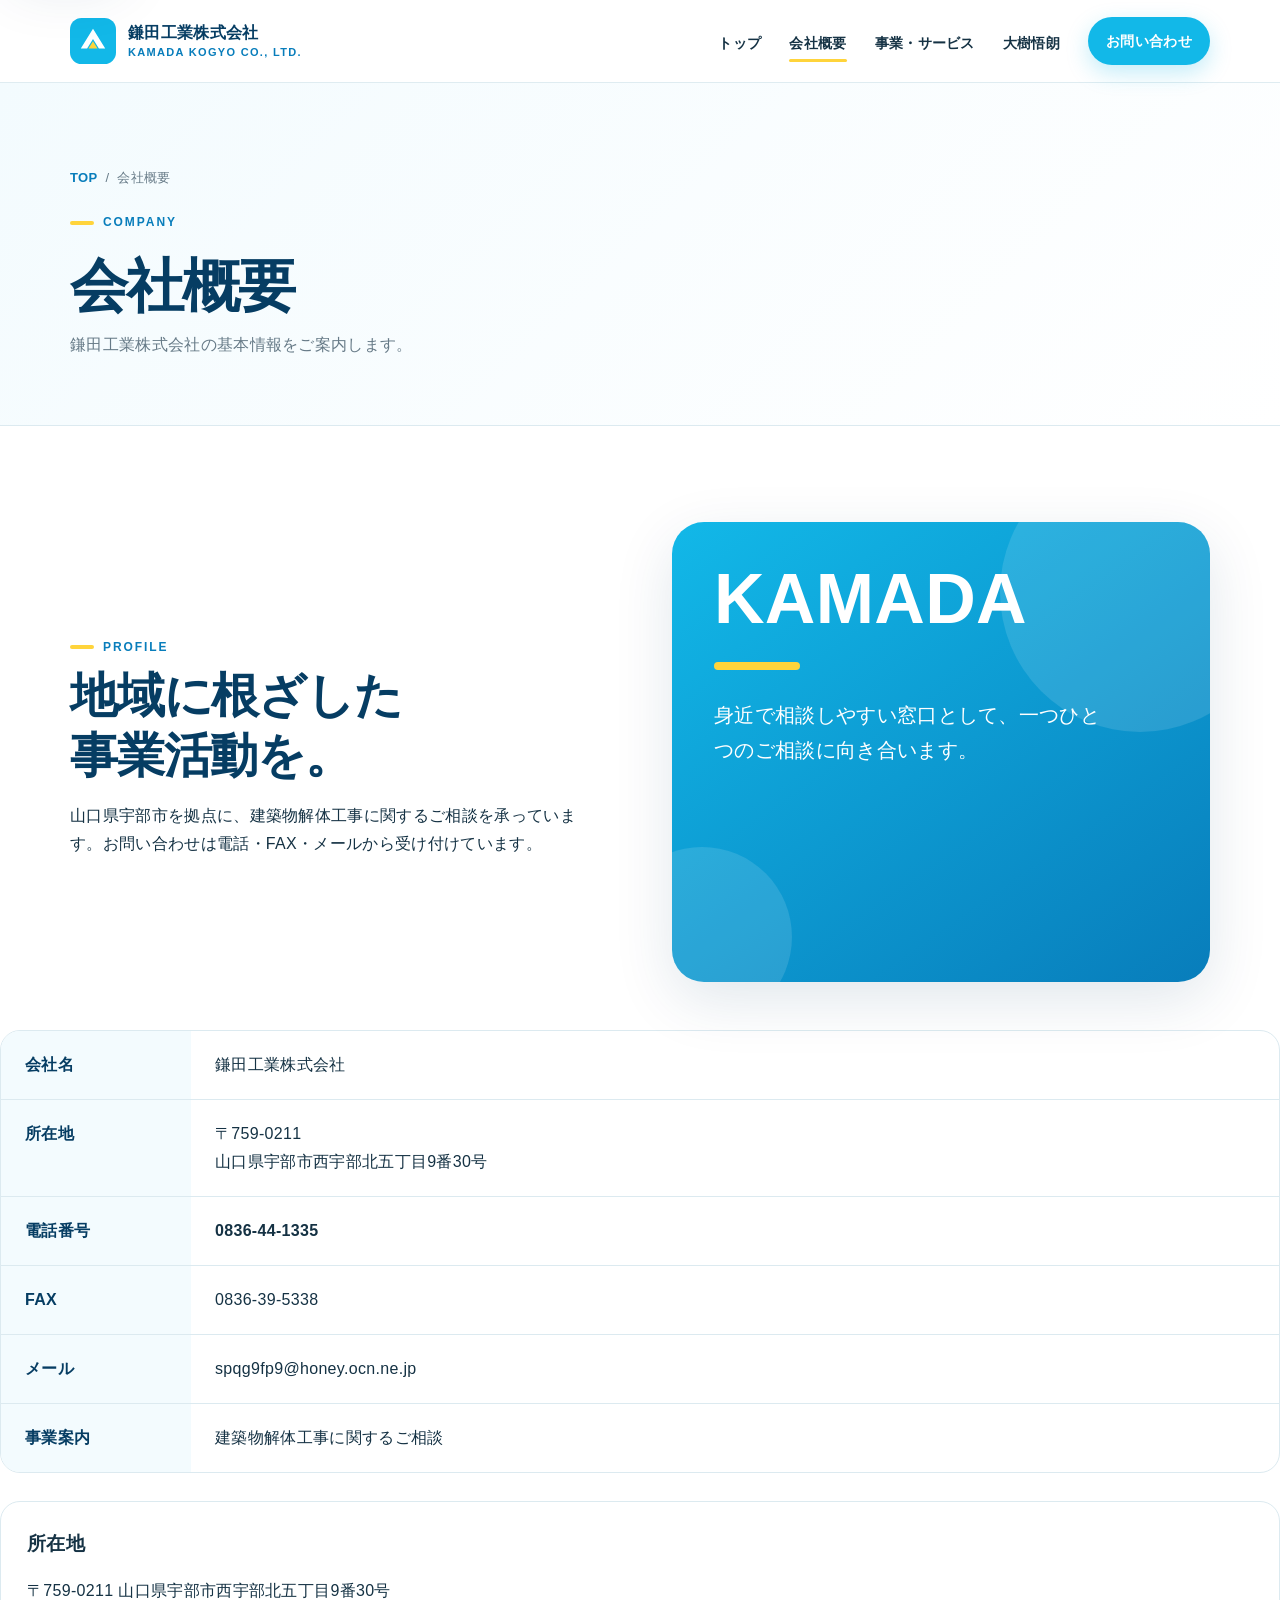
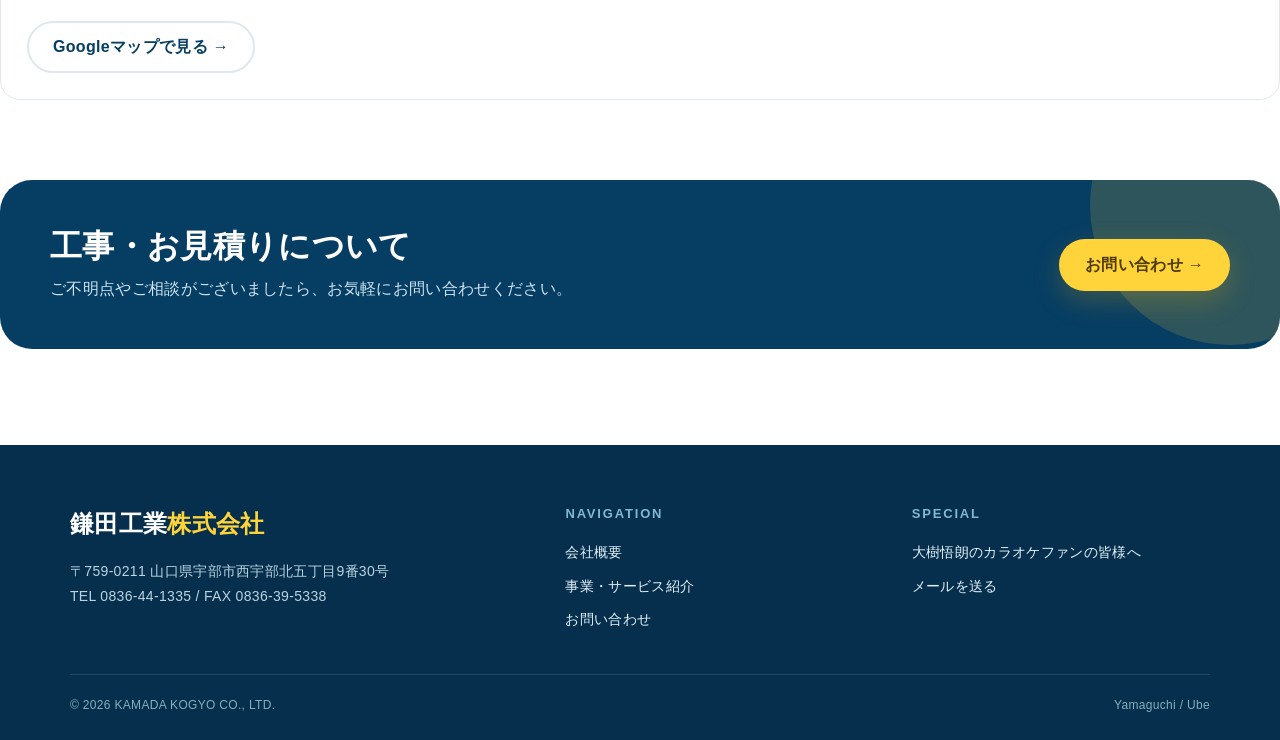
==== company.html @ 9b5a7786 "Add files via upload" ====
<!doctype html><html lang="ja"><head><meta charset="utf-8"><meta name="viewport" content="width=device-width,initial-scale=1"><meta name="description" content="鎌田工業株式会社の会社概要。所在地・電話・FAX・メールアドレスをご案内します。"><title>会社概要｜鎌田工業株式会社</title><link rel="icon" href="assets/img/logo-mark.svg" type="image/svg+xml"><link rel="stylesheet" href="assets/css/style.css"></head><body>
<a class="skip-link" href="#main">本文へ移動</a><header class="site-header"><div class="container header-inner"><a class="brand" href="index.html"><img src="assets/img/logo-mark.svg" alt=""><span class="brand-text">鎌田工業株式会社<small>KAMADA KOGYO CO., LTD.</small></span></a><button class="menu-btn" aria-label="メニューを開く" aria-expanded="false"><span></span></button><nav class="nav"><a href="index.html">トップ</a><a href="company.html" aria-current="page">会社概要</a><a href="services.html">事業・サービス</a><a href="karaoke.html">大樹悟朗</a><a class="nav-contact" href="contact.html">お問い合わせ</a></nav></div></header>
<main id="main"><section class="page-hero"><div class="container"><div class="breadcrumb"><a href="index.html">TOP</a><span>/</span><span>会社概要</span></div><div class="eyebrow">COMPANY</div><h1>会社概要</h1><p class="section-lead">鎌田工業株式会社の基本情報をご案内します。</p></div></section>
<section class="section"><div class="container split"><div class="reveal"><div class="eyebrow">PROFILE</div><h2 class="section-title">地域に根ざした<br>事業活動を。</h2><p>山口県宇部市を拠点に、建築物解体工事に関するご相談を承っています。お問い合わせは電話・FAX・メールから受け付けています。</p></div><div class="visual-panel reveal"><div class="big">KAMADA</div><div class="line"></div><p>身近で相談しやすい窓口として、一つひとつのご相談に向き合います。</p></div></div>
<div style="height:48px"></div><table class="data-table reveal"><tbody><tr><th>会社名</th><td>鎌田工業株式会社</td></tr><tr><th>所在地</th><td>〒759-0211<br>山口県宇部市西宇部北五丁目9番30号</td></tr><tr><th>電話番号</th><td><a href="tel:0836441335"><strong>0836-44-1335</strong></a></td></tr><tr><th>FAX</th><td>0836-39-5338</td></tr><tr><th>メール</th><td><a href="mailto:spqg9fp9@honey.ocn.ne.jp">spqg9fp9@honey.ocn.ne.jp</a></td></tr><tr><th>事業案内</th><td>建築物解体工事に関するご相談</td></tr></tbody></table>
<div class="map-card reveal"><h3>所在地</h3><p>〒759-0211 山口県宇部市西宇部北五丁目9番30号</p><a class="btn btn-secondary" target="_blank" rel="noopener" href="https://www.google.com/maps/search/?api=1&query=%E5%B1%B1%E5%8F%A3%E7%9C%8C%E5%AE%87%E9%83%A8%E5%B8%82%E8%A5%BF%E5%AE%87%E9%83%A8%E5%8C%97%E4%BA%94%E4%B8%81%E7%9B%AE9%E7%95%AA30%E5%8F%B7">Googleマップで見る →</a></div>
<div class="cta reveal"><div><h2>工事・お見積りについて</h2><p>ご不明点やご相談がございましたら、お気軽にお問い合わせください。</p></div><a class="btn btn-yellow" href="contact.html">お問い合わせ →</a></div></div></section></main>
<footer class="site-footer"><div class="container"><div class="footer-grid"><div><div class="footer-brand">鎌田工業<span>株式会社</span></div><p class="footer-copy">〒759-0211 山口県宇部市西宇部北五丁目9番30号<br>TEL 0836-44-1335 / FAX 0836-39-5338</p></div><div><div class="footer-title">Navigation</div><div class="footer-links"><a href="company.html">会社概要</a><a href="services.html">事業・サービス紹介</a><a href="contact.html">お問い合わせ</a></div></div><div><div class="footer-title">Special</div><div class="footer-links"><a href="karaoke.html">大樹悟朗のカラオケファンの皆様へ</a><a href="mailto:spqg9fp9@honey.ocn.ne.jp">メールを送る</a></div></div></div><div class="footer-bottom"><span>© <span data-year></span> KAMADA KOGYO CO., LTD.</span><span>Yamaguchi / Ube</span></div></div></footer><script src="assets/js/main.js"></script></body></html>
---- assets/css/style.css ----
:root {
  --blue-900:#063d63;
  --blue-800:#07547e;
  --blue-700:#087dbb;
  --blue-500:#12b8e8;
  --blue-300:#79daf3;
  --blue-100:#dff7ff;
  --blue-050:#f3fbfe;
  --yellow:#ffd43b;
  --yellow-deep:#f0b400;
  --ink:#153244;
  --muted:#667a87;
  --line:#dceaf0;
  --white:#fff;
  --shadow:0 18px 60px rgba(6,61,99,.12);
  --radius:24px;
  --radius-sm:16px;
  --container:min(1140px, calc(100% - 40px));
}
*{box-sizing:border-box}
html{scroll-behavior:smooth}
body{margin:0;font-family:-apple-system,BlinkMacSystemFont,"Hiragino Kaku Gothic ProN","Yu Gothic",Meiryo,sans-serif;color:var(--ink);background:#fff;line-height:1.75;letter-spacing:.02em}
a{color:inherit;text-decoration:none}
img,svg{display:block;max-width:100%}
button,input,textarea,select{font:inherit}
.container{width:var(--container);margin-inline:auto}
.skip-link{position:fixed;left:12px;top:-80px;background:#fff;padding:10px 14px;z-index:1000;border-radius:8px;box-shadow:var(--shadow)}
.skip-link:focus{top:12px}
.site-header{position:sticky;top:0;z-index:100;background:rgba(255,255,255,.92);backdrop-filter:blur(16px);border-bottom:1px solid rgba(220,234,240,.9)}
.header-inner{min-height:82px;display:flex;align-items:center;justify-content:space-between;gap:24px}
.brand{display:flex;align-items:center;gap:12px;font-weight:900;line-height:1.1;color:var(--blue-900)}
.brand img{width:46px;height:46px}
.brand small{display:block;color:var(--blue-700);font-size:11px;letter-spacing:.12em;margin-top:5px;font-weight:800}
.nav{display:flex;align-items:center;gap:28px;font-size:14px;font-weight:800}
.nav a{position:relative;padding:29px 0 25px}
.nav a::after{content:"";position:absolute;left:0;right:100%;bottom:18px;height:3px;border-radius:2px;background:var(--yellow);transition:.25s}
.nav a:hover::after,.nav a[aria-current="page"]::after{right:0}
.nav-contact{background:var(--blue-500);color:white!important;padding:12px 18px!important;border-radius:999px;box-shadow:0 8px 22px rgba(18,184,232,.25)}
.nav-contact::after{display:none}
.menu-btn{display:none;border:0;background:var(--blue-100);width:46px;height:46px;border-radius:14px;align-items:center;justify-content:center;cursor:pointer;color:var(--blue-900)}
.menu-btn span,.menu-btn::before,.menu-btn::after{content:"";display:block;width:22px;height:2px;background:currentColor;border-radius:2px;transition:.25s}
.menu-btn span{margin:5px 0}
.menu-btn.active span{opacity:0}
.menu-btn.active::before{transform:translateY(7px) rotate(45deg)}
.menu-btn.active::after{transform:translateY(-7px) rotate(-45deg)}
.hero{overflow:hidden;background:linear-gradient(180deg,#f6fdff 0%,#fff 100%);position:relative}
.hero::before{content:"";position:absolute;width:480px;height:480px;border-radius:50%;background:rgba(18,184,232,.09);right:-160px;top:-190px}
.hero-grid{min-height:640px;display:grid;grid-template-columns:1.05fr .95fr;align-items:center;gap:56px;padding:76px 0 84px}
.eyebrow{display:inline-flex;align-items:center;gap:9px;font-size:12px;font-weight:900;letter-spacing:.16em;color:var(--blue-700);text-transform:uppercase}
.eyebrow::before{content:"";width:24px;height:4px;border-radius:4px;background:var(--yellow)}
h1{font-size:clamp(38px,6vw,68px);line-height:1.16;letter-spacing:-.035em;margin:18px 0 22px;color:var(--blue-900)}
.hero h1 .accent{color:var(--blue-500);position:relative;display:inline-block}
.hero h1 .accent::after{content:"";position:absolute;left:2px;right:2px;bottom:4px;height:12px;background:var(--yellow);z-index:-1;opacity:.75}
.hero-copy{font-size:18px;max-width:650px;color:#4d6979}
.hero-actions{display:flex;flex-wrap:wrap;gap:14px;margin-top:34px}
.btn{display:inline-flex;align-items:center;justify-content:center;gap:10px;min-height:52px;padding:0 24px;border-radius:999px;font-weight:900;border:2px solid transparent;transition:.2s;cursor:pointer}
.btn:hover{transform:translateY(-2px)}
.btn-primary{background:var(--blue-500);color:white;box-shadow:0 10px 30px rgba(18,184,232,.28)}
.btn-secondary{background:white;border-color:var(--line);color:var(--blue-900)}
.btn-yellow{background:var(--yellow);color:#4d3b00;box-shadow:0 10px 28px rgba(240,180,0,.22)}
.hero-art{position:relative}
.hero-art img{width:100%;filter:drop-shadow(0 28px 45px rgba(6,61,99,.14))}
.hero-badge{position:absolute;left:-18px;bottom:42px;background:white;padding:18px 22px;border-radius:18px;box-shadow:var(--shadow);font-weight:900;color:var(--blue-900)}
.hero-badge strong{display:block;color:var(--blue-500);font-size:24px;line-height:1.25}
.section{padding:96px 0}
.section-alt{background:var(--blue-050)}
.section-yellow{background:linear-gradient(180deg,#fffdf3 0%,#fff 100%)}
.section-head{display:flex;justify-content:space-between;align-items:end;gap:30px;margin-bottom:42px}
.section-title{margin:8px 0 0;font-size:clamp(30px,4.8vw,48px);line-height:1.25;letter-spacing:-.025em;color:var(--blue-900)}
.section-lead{max-width:570px;color:var(--muted);margin:0}
.cards{display:grid;grid-template-columns:repeat(3,1fr);gap:22px}
.card{background:white;border:1px solid var(--line);border-radius:var(--radius);padding:30px;box-shadow:0 10px 35px rgba(6,61,99,.05);transition:.25s}
.card:hover{transform:translateY(-4px);box-shadow:var(--shadow)}
.icon-box{width:58px;height:58px;border-radius:18px;background:var(--blue-100);display:grid;place-items:center;margin-bottom:18px;color:var(--blue-700)}
.icon-box.yellow{background:#fff4b9;color:#9d7700}
.card h3{font-size:21px;margin:0 0 10px;color:var(--blue-900)}
.card p{margin:0;color:var(--muted);font-size:15px}
.split{display:grid;grid-template-columns:1fr 1fr;gap:64px;align-items:center}
.visual-panel{min-height:460px;border-radius:32px;background:linear-gradient(145deg,var(--blue-500),var(--blue-700));position:relative;overflow:hidden;padding:42px;color:white;box-shadow:var(--shadow)}
.visual-panel::before,.visual-panel::after{content:"";position:absolute;border-radius:50%;background:rgba(255,255,255,.12)}
.visual-panel::before{width:280px;height:280px;right:-70px;top:-70px}
.visual-panel::after{width:180px;height:180px;left:-60px;bottom:-45px}
.visual-panel .big{font-size:70px;font-weight:900;line-height:1;position:relative;z-index:1}
.visual-panel .line{width:86px;height:8px;border-radius:999px;background:var(--yellow);margin:28px 0;position:relative;z-index:1}
.visual-panel p{font-size:20px;max-width:390px;position:relative;z-index:1;margin:0}
.list-check{list-style:none;padding:0;margin:26px 0 0;display:grid;gap:14px}
.list-check li{display:flex;gap:12px;align-items:flex-start}
.list-check li::before{content:"✓";flex:0 0 24px;height:24px;border-radius:50%;display:grid;place-items:center;background:var(--yellow);font-weight:900;color:#614a00;margin-top:2px}
.cta{margin-top:80px;background:var(--blue-900);border-radius:32px;padding:46px 50px;color:white;display:flex;align-items:center;justify-content:space-between;gap:30px;overflow:hidden;position:relative}
.cta::after{content:"";position:absolute;width:280px;height:280px;border-radius:50%;right:-90px;top:-115px;background:rgba(255,212,59,.16)}
.cta h2{margin:0 0 8px;font-size:32px;line-height:1.3;position:relative;z-index:1}
.cta p{margin:0;color:#cee5f1;position:relative;z-index:1}
.cta .btn{position:relative;z-index:1;white-space:nowrap}
.page-hero{background:linear-gradient(135deg,var(--blue-050),#fff);padding:84px 0 66px;border-bottom:1px solid var(--line)}
.page-hero h1{font-size:clamp(38px,5.5vw,58px);margin-bottom:12px}
.breadcrumb{font-size:13px;color:var(--muted);display:flex;gap:8px;flex-wrap:wrap;margin-bottom:16px}
.breadcrumb a{color:var(--blue-700);font-weight:700}
.data-table{width:100%;border-collapse:separate;border-spacing:0;border:1px solid var(--line);border-radius:20px;overflow:hidden;background:white}
.data-table th,.data-table td{padding:20px 24px;border-bottom:1px solid var(--line);vertical-align:top}
.data-table tr:last-child th,.data-table tr:last-child td{border-bottom:0}
.data-table th{width:190px;background:var(--blue-050);text-align:left;color:var(--blue-900)}
.map-card{margin-top:28px;padding:26px;background:white;border:1px solid var(--line);border-radius:20px}
.map-card h3{margin:0 0 8px}
.service-block{display:grid;grid-template-columns:100px 1fr;gap:28px;padding:34px 0;border-bottom:1px solid var(--line)}
.service-block:last-child{border-bottom:0}
.service-no{font-size:54px;font-weight:900;color:var(--blue-100);line-height:1}
.service-block h2{margin:0 0 10px;font-size:28px;color:var(--blue-900)}
.service-block p{margin:0;color:var(--muted)}
.flow{display:grid;grid-template-columns:repeat(4,1fr);gap:18px;counter-reset:step}
.flow-item{background:white;border:1px solid var(--line);border-radius:20px;padding:26px;position:relative}
.flow-item::before{counter-increment:step;content:"0" counter(step);display:block;font-size:13px;font-weight:900;color:var(--blue-500);letter-spacing:.12em;margin-bottom:13px}
.flow-item h3{margin:0 0 7px;color:var(--blue-900)}
.flow-item p{margin:0;color:var(--muted);font-size:14px}
.contact-grid{display:grid;grid-template-columns:.85fr 1.15fr;gap:38px;align-items:start}
.contact-panel{background:var(--blue-900);color:white;border-radius:28px;padding:34px;position:sticky;top:112px}
.contact-panel h2{margin:0 0 14px;font-size:28px}
.contact-panel p{color:#cfe3ef;margin-bottom:26px}
.contact-link{display:flex;align-items:center;gap:14px;background:rgba(255,255,255,.08);border:1px solid rgba(255,255,255,.14);padding:18px;border-radius:16px;margin-top:12px}
.contact-link strong{display:block;font-size:18px}.contact-link small{color:#cfe3ef}
.form-card{background:white;border:1px solid var(--line);border-radius:28px;padding:36px;box-shadow:0 12px 40px rgba(6,61,99,.06)}
.form-row{display:grid;grid-template-columns:1fr 1fr;gap:18px}
.field{margin-bottom:20px}
.field label{display:block;font-weight:800;margin-bottom:8px;color:var(--blue-900)}
.required{color:#d34848;font-size:12px;margin-left:6px}
.field input,.field textarea,.field select{width:100%;border:1px solid #cbdde5;border-radius:13px;padding:13px 15px;background:#fbfdfe;color:var(--ink);outline:none;transition:.2s}
.field input:focus,.field textarea:focus,.field select:focus{border-color:var(--blue-500);box-shadow:0 0 0 4px rgba(18,184,232,.1);background:white}
.field textarea{min-height:180px;resize:vertical}
.form-note{font-size:13px;color:var(--muted);margin-top:15px}
.karaoke-hero{background:linear-gradient(135deg,#f0fbff 0%,#fff9cf 100%);overflow:hidden}
.karaoke-grid{min-height:620px;display:grid;grid-template-columns:1fr 1fr;align-items:center;gap:48px;padding:70px 0}
.karaoke-title{font-size:clamp(42px,6vw,72px);line-height:1.05;margin:12px 0 24px;color:var(--blue-900)}
.karaoke-title span{display:block;color:var(--yellow-deep);font-size:.52em;letter-spacing:.03em;margin-top:12px}
.karaoke-message{background:white;border:1px solid #f1e2a3;border-radius:28px;padding:36px;box-shadow:0 15px 48px rgba(117,87,0,.08)}
.karaoke-message h2{margin:0 0 14px;color:var(--blue-900)}
.karaoke-message p{color:#5d6970}
.karaoke-tags{display:flex;gap:10px;flex-wrap:wrap;margin-top:22px}
.tag{padding:7px 12px;border-radius:999px;background:#fff2a8;font-size:13px;font-weight:800;color:#715600}
.notice-box{border:1px dashed var(--blue-300);background:var(--blue-050);border-radius:18px;padding:22px;color:var(--muted)}
.site-footer{background:#052f4d;color:white;padding:58px 0 24px;margin-top:0}
.footer-grid{display:grid;grid-template-columns:1.2fr .8fr .8fr;gap:48px}
.footer-brand{font-size:24px;font-weight:900;margin-bottom:12px}.footer-brand span{color:var(--yellow)}
.footer-copy{color:#bad3df;font-size:14px;max-width:470px}
.footer-title{font-size:13px;letter-spacing:.14em;text-transform:uppercase;color:#82b9d0;font-weight:900;margin-bottom:14px}
.footer-links{display:grid;gap:9px;font-size:14px;color:#e3f2f8}
.footer-bottom{border-top:1px solid rgba(255,255,255,.12);margin-top:42px;padding-top:20px;color:#86aebe;font-size:12px;display:flex;justify-content:space-between;gap:20px;flex-wrap:wrap}
.reveal{opacity:0;transform:translateY(20px);transition:.7s ease}
.reveal.visible{opacity:1;transform:none}
@media (max-width:900px){
  :root{--container:min(100% - 28px, 760px)}
  .header-inner{min-height:72px}.brand img{width:40px;height:40px}.brand{font-size:15px}.brand small{font-size:9px}
  .menu-btn{display:flex;flex-direction:column}.nav{position:absolute;top:72px;left:14px;right:14px;background:white;border:1px solid var(--line);border-radius:20px;padding:12px;box-shadow:var(--shadow);display:none;align-items:stretch;gap:2px}.nav.open{display:flex}.nav a{padding:13px 15px;border-radius:12px}.nav a:hover{background:var(--blue-050)}.nav a::after{display:none}.nav-contact{text-align:center;margin-top:5px}
  .hero-grid,.split,.karaoke-grid,.contact-grid{grid-template-columns:1fr}.hero-grid{padding:58px 0 70px;gap:30px}.hero-art{max-width:650px;margin:auto}.hero-badge{left:10px;bottom:20px}.section{padding:72px 0}.cards{grid-template-columns:1fr}.split{gap:36px}.visual-panel{min-height:360px}.section-head{align-items:start;flex-direction:column}.cta{padding:34px;flex-direction:column;align-items:flex-start}.flow{grid-template-columns:1fr 1fr}.contact-panel{position:static}.footer-grid{grid-template-columns:1fr 1fr}.footer-grid>div:first-child{grid-column:1/-1}
}
@media (max-width:600px){
  :root{--container:calc(100% - 24px)}
  body{font-size:15px}.header-inner{gap:12px}.brand-text{max-width:220px}.hero-grid{min-height:auto}.hero-copy{font-size:16px}.hero-actions .btn{width:100%}.hero-badge{font-size:12px;padding:13px 15px}.hero-badge strong{font-size:18px}.section{padding:58px 0}.section-title{font-size:31px}.card{padding:24px}.visual-panel{min-height:320px;padding:30px}.visual-panel .big{font-size:52px}.visual-panel p{font-size:17px}.cta{margin-top:54px;padding:28px 24px;border-radius:24px}.cta h2{font-size:26px}.cta .btn{width:100%}.page-hero{padding:56px 0 45px}.data-table,.data-table tbody,.data-table tr,.data-table th,.data-table td{display:block}.data-table th{width:auto;padding-bottom:8px;border-bottom:0}.data-table td{padding-top:8px}.service-block{grid-template-columns:1fr;gap:10px}.service-no{font-size:36px}.flow{grid-template-columns:1fr}.form-row{grid-template-columns:1fr;gap:0}.form-card{padding:24px}.karaoke-grid{padding:55px 0}.karaoke-message{padding:26px}.footer-grid{grid-template-columns:1fr}.footer-grid>div:first-child{grid-column:auto}
}
@media (prefers-reduced-motion:reduce){*{scroll-behavior:auto!important}.reveal{opacity:1;transform:none;transition:none}.btn,.card{transition:none}}
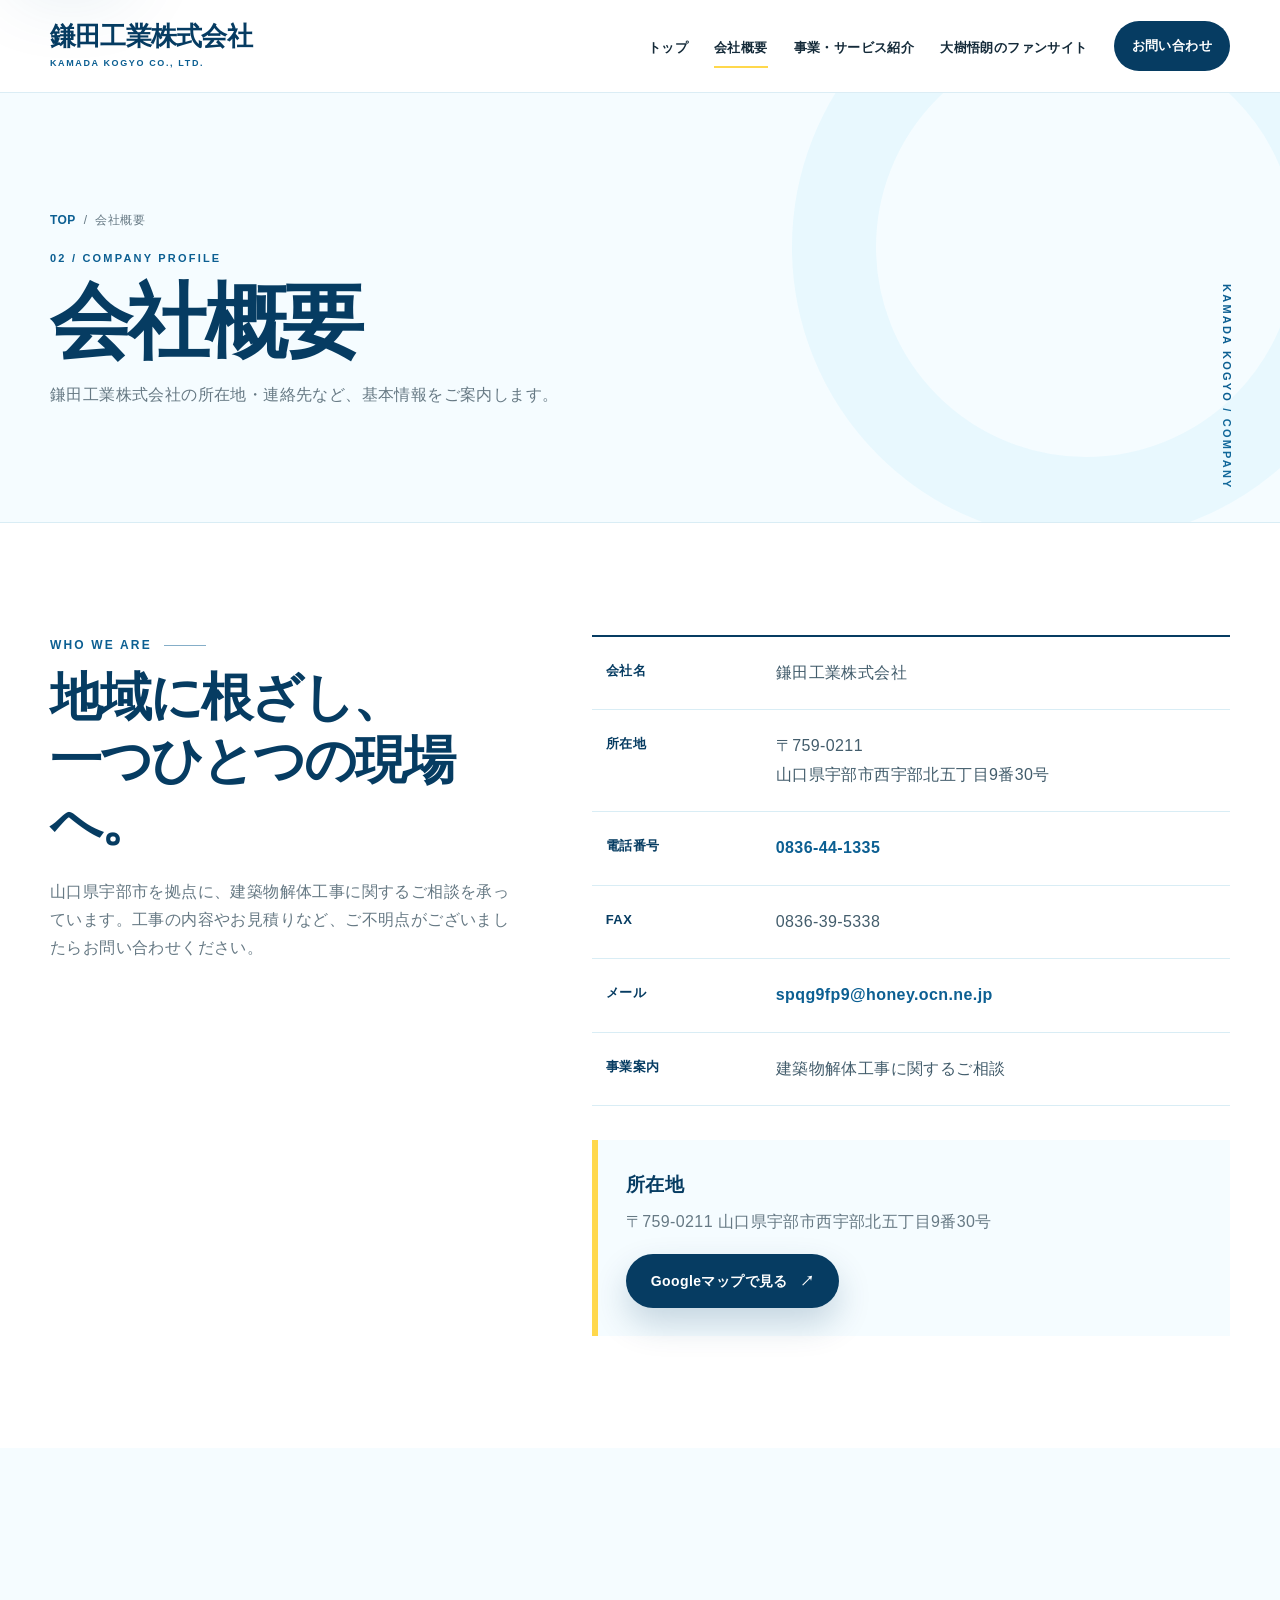
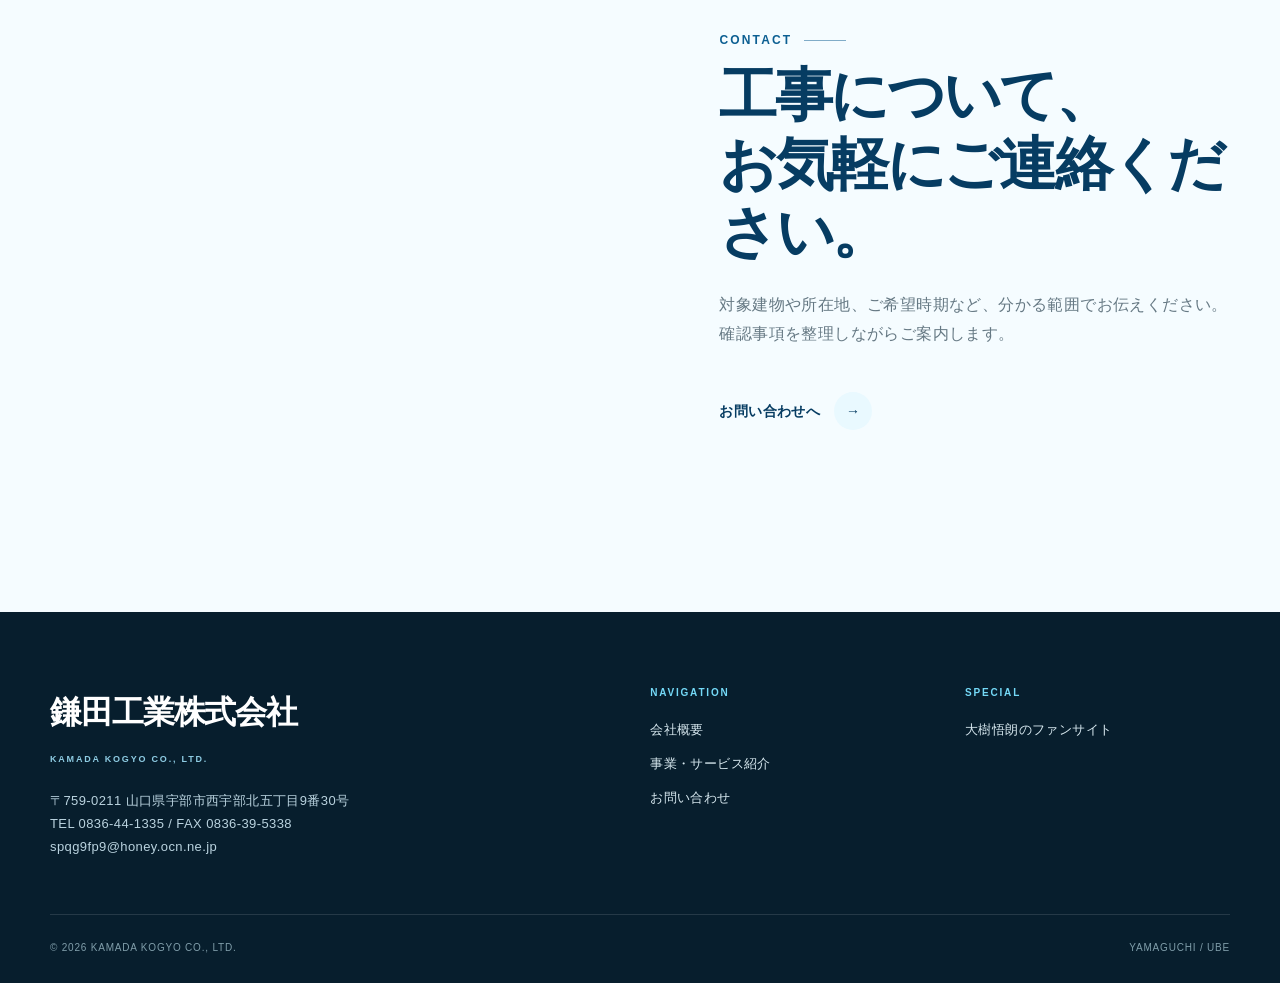
==== commit 8fa146fb: "Add files via upload" ====
--- a/company.html
+++ b/company.html
@@ -1,8 +1,6 @@
-<!doctype html><html lang="ja"><head><meta charset="utf-8"><meta name="viewport" content="width=device-width,initial-scale=1"><meta name="description" content="鎌田工業株式会社の会社概要。所在地・電話・FAX・メールアドレスをご案内します。"><title>会社概要｜鎌田工業株式会社</title><link rel="icon" href="assets/img/logo-mark.svg" type="image/svg+xml"><link rel="stylesheet" href="assets/css/style.css"></head><body>
-<a class="skip-link" href="#main">本文へ移動</a><header class="site-header"><div class="container header-inner"><a class="brand" href="index.html"><img src="assets/img/logo-mark.svg" alt=""><span class="brand-text">鎌田工業株式会社<small>KAMADA KOGYO CO., LTD.</small></span></a><button class="menu-btn" aria-label="メニューを開く" aria-expanded="false"><span></span></button><nav class="nav"><a href="index.html">トップ</a><a href="company.html" aria-current="page">会社概要</a><a href="services.html">事業・サービス</a><a href="karaoke.html">大樹悟朗</a><a class="nav-contact" href="contact.html">お問い合わせ</a></nav></div></header>
-<main id="main"><section class="page-hero"><div class="container"><div class="breadcrumb"><a href="index.html">TOP</a><span>/</span><span>会社概要</span></div><div class="eyebrow">COMPANY</div><h1>会社概要</h1><p class="section-lead">鎌田工業株式会社の基本情報をご案内します。</p></div></section>
-<section class="section"><div class="container split"><div class="reveal"><div class="eyebrow">PROFILE</div><h2 class="section-title">地域に根ざした<br>事業活動を。</h2><p>山口県宇部市を拠点に、建築物解体工事に関するご相談を承っています。お問い合わせは電話・FAX・メールから受け付けています。</p></div><div class="visual-panel reveal"><div class="big">KAMADA</div><div class="line"></div><p>身近で相談しやすい窓口として、一つひとつのご相談に向き合います。</p></div></div>
-<div style="height:48px"></div><table class="data-table reveal"><tbody><tr><th>会社名</th><td>鎌田工業株式会社</td></tr><tr><th>所在地</th><td>〒759-0211<br>山口県宇部市西宇部北五丁目9番30号</td></tr><tr><th>電話番号</th><td><a href="tel:0836441335"><strong>0836-44-1335</strong></a></td></tr><tr><th>FAX</th><td>0836-39-5338</td></tr><tr><th>メール</th><td><a href="mailto:spqg9fp9@honey.ocn.ne.jp">spqg9fp9@honey.ocn.ne.jp</a></td></tr><tr><th>事業案内</th><td>建築物解体工事に関するご相談</td></tr></tbody></table>
-<div class="map-card reveal"><h3>所在地</h3><p>〒759-0211 山口県宇部市西宇部北五丁目9番30号</p><a class="btn btn-secondary" target="_blank" rel="noopener" href="https://www.google.com/maps/search/?api=1&query=%E5%B1%B1%E5%8F%A3%E7%9C%8C%E5%AE%87%E9%83%A8%E5%B8%82%E8%A5%BF%E5%AE%87%E9%83%A8%E5%8C%97%E4%BA%94%E4%B8%81%E7%9B%AE9%E7%95%AA30%E5%8F%B7">Googleマップで見る →</a></div>
-<div class="cta reveal"><div><h2>工事・お見積りについて</h2><p>ご不明点やご相談がございましたら、お気軽にお問い合わせください。</p></div><a class="btn btn-yellow" href="contact.html">お問い合わせ →</a></div></div></section></main>
-<footer class="site-footer"><div class="container"><div class="footer-grid"><div><div class="footer-brand">鎌田工業<span>株式会社</span></div><p class="footer-copy">〒759-0211 山口県宇部市西宇部北五丁目9番30号<br>TEL 0836-44-1335 / FAX 0836-39-5338</p></div><div><div class="footer-title">Navigation</div><div class="footer-links"><a href="company.html">会社概要</a><a href="services.html">事業・サービス紹介</a><a href="contact.html">お問い合わせ</a></div></div><div><div class="footer-title">Special</div><div class="footer-links"><a href="karaoke.html">大樹悟朗のカラオケファンの皆様へ</a><a href="mailto:spqg9fp9@honey.ocn.ne.jp">メールを送る</a></div></div></div><div class="footer-bottom"><span>© <span data-year></span> KAMADA KOGYO CO., LTD.</span><span>Yamaguchi / Ube</span></div></div></footer><script src="assets/js/main.js"></script></body></html>
+<!doctype html><html lang="ja"><head><meta charset="utf-8"><meta name="viewport" content="width=device-width,initial-scale=1"><meta name="description" content="鎌田工業株式会社の会社概要。山口県宇部市西宇部北五丁目9番30号。"><title>会社概要｜鎌田工業株式会社</title><link rel="stylesheet" href="assets/css/style.css"></head><body>
+<div class="scroll-progress" aria-hidden="true"></div><a class="skip-link" href="#main">本文へ移動</a><header class="site-header"><div class="container header-inner"><a class="brand" href="index.html"><span class="brand-main">鎌田工業株式会社</span><span class="brand-sub">KAMADA KOGYO CO., LTD.</span></a><button class="menu-btn" type="button" aria-label="メニューを開く" aria-expanded="false"><span></span></button><nav class="nav"><a href="index.html">トップ</a><a href="company.html" aria-current="page">会社概要</a><a href="services.html">事業・サービス紹介</a><a href="karaoke.html">大樹悟朗のファンサイト</a><a class="nav-contact" href="contact.html">お問い合わせ</a></nav></div></header>
+<main id="main"><section class="page-hero"><div class="container page-hero-inner"><div class="breadcrumb"><a href="index.html">TOP</a><span>/</span><span>会社概要</span></div><div class="page-kicker">02 / COMPANY PROFILE</div><h1 class="page-title">会社概要</h1><p class="page-intro">鎌田工業株式会社の所在地・連絡先など、基本情報をご案内します。</p></div><div class="page-accent">KAMADA KOGYO / COMPANY</div></section>
+<section class="section"><div class="container company-grid"><div class="company-statement reveal"><div class="section-index">WHO WE ARE</div><h2>地域に根ざし、<br>一つひとつの現場へ。</h2><p>山口県宇部市を拠点に、建築物解体工事に関するご相談を承っています。工事の内容やお見積りなど、ご不明点がございましたらお問い合わせください。</p></div><div class="reveal reveal-delay-1"><table class="data-table"><tbody><tr><th>会社名</th><td>鎌田工業株式会社</td></tr><tr><th>所在地</th><td>〒759-0211<br>山口県宇部市西宇部北五丁目9番30号</td></tr><tr><th>電話番号</th><td><a href="tel:0836441335">0836-44-1335</a></td></tr><tr><th>FAX</th><td>0836-39-5338</td></tr><tr><th>メール</th><td><a href="mailto:spqg9fp9@honey.ocn.ne.jp">spqg9fp9@honey.ocn.ne.jp</a></td></tr><tr><th>事業案内</th><td>建築物解体工事に関するご相談</td></tr></tbody></table><div class="map-box"><h3>所在地</h3><p>〒759-0211 山口県宇部市西宇部北五丁目9番30号</p><a class="btn btn-primary" target="_blank" rel="noopener" href="https://www.google.com/maps/search/?api=1&amp;query=%E5%B1%B1%E5%8F%A3%E7%9C%8C%E5%AE%87%E9%83%A8%E5%B8%82%E8%A5%BF%E5%AE%87%E9%83%A8%E5%8C%97%E4%BA%94%E4%B8%81%E7%9B%AE9%E7%95%AA30%E5%8F%B7">Googleマップで見る <span class="arrow">↗</span></a></div></div></div></section>
+<section class="section section-soft"><div class="container photo-split"><div class="photo-panel reveal-clip"><img data-parallax=".05" src="https://images.unsplash.com/photo-1758965285803-1cdd3371563b?auto=format&amp;fit=crop&amp;w=1500&amp;q=80" alt="解体工事現場のイメージ"><span class="photo-tag">WORK SITE / DEMOLITION</span></div><div class="text-stack reveal"><div class="section-index">CONTACT</div><h2 class="section-title">工事について、<br>お気軽にご連絡ください。</h2><p>対象建物や所在地、ご希望時期など、分かる範囲でお伝えください。確認事項を整理しながらご案内します。</p><a class="link-arrow" href="contact.html">お問い合わせへ <i>→</i></a></div></div></section></main>
+<footer class="site-footer"><div class="container"><div class="footer-top"><div><div class="footer-brand">鎌田工業株式会社<small>KAMADA KOGYO CO., LTD.</small></div><p class="footer-address">〒759-0211 山口県宇部市西宇部北五丁目9番30号<br>TEL 0836-44-1335 / FAX 0836-39-5338<br>spqg9fp9@honey.ocn.ne.jp</p></div><div><div class="footer-title">NAVIGATION</div><div class="footer-links"><a href="company.html">会社概要</a><a href="services.html">事業・サービス紹介</a><a href="contact.html">お問い合わせ</a></div></div><div><div class="footer-title">SPECIAL</div><div class="footer-links"><a href="karaoke.html">大樹悟朗のファンサイト</a></div></div></div><div class="footer-bottom"><span>© <span data-year></span> KAMADA KOGYO CO., LTD.</span><span>YAMAGUCHI / UBE</span></div></div></footer><button class="to-top" type="button" aria-label="ページ上部へ">↑</button><script src="assets/js/main.js"></script></body></html>
--- a/assets/css/style.css
+++ b/assets/css/style.css
@@ -1,158 +1,166 @@
-:root {
-  --blue-900:#063d63;
-  --blue-800:#07547e;
-  --blue-700:#087dbb;
-  --blue-500:#12b8e8;
-  --blue-300:#79daf3;
-  --blue-100:#dff7ff;
-  --blue-050:#f3fbfe;
-  --yellow:#ffd43b;
-  --yellow-deep:#f0b400;
-  --ink:#153244;
-  --muted:#667a87;
-  --line:#dceaf0;
+:root{
+  --sky:#55c8f2;
+  --sky-bright:#74d9f7;
+  --sky-soft:#e9f9ff;
+  --sky-pale:#f5fcff;
+  --blue:#0c5f92;
+  --blue-deep:#063c62;
+  --navy:#0b2233;
+  --yellow:#ffd84c;
+  --yellow-soft:#fff6c5;
+  --ink:#142a39;
+  --muted:#667984;
+  --line:#d9edf5;
   --white:#fff;
-  --shadow:0 18px 60px rgba(6,61,99,.12);
-  --radius:24px;
-  --radius-sm:16px;
-  --container:min(1140px, calc(100% - 40px));
+  --shadow:0 28px 80px rgba(13,91,136,.16);
+  --container:min(1180px,calc(100% - 48px));
+  --header-h:92px;
 }
 *{box-sizing:border-box}
 html{scroll-behavior:smooth}
-body{margin:0;font-family:-apple-system,BlinkMacSystemFont,"Hiragino Kaku Gothic ProN","Yu Gothic",Meiryo,sans-serif;color:var(--ink);background:#fff;line-height:1.75;letter-spacing:.02em}
+body{margin:0;font-family:-apple-system,BlinkMacSystemFont,"Hiragino Kaku Gothic ProN","Yu Gothic",Meiryo,sans-serif;color:var(--ink);background:#fff;line-height:1.78;letter-spacing:.025em;-webkit-font-smoothing:antialiased}
+body.nav-open{overflow:hidden}
 a{color:inherit;text-decoration:none}
-img,svg{display:block;max-width:100%}
+img{display:block;max-width:100%}
 button,input,textarea,select{font:inherit}
+button{color:inherit}
 .container{width:var(--container);margin-inline:auto}
-.skip-link{position:fixed;left:12px;top:-80px;background:#fff;padding:10px 14px;z-index:1000;border-radius:8px;box-shadow:var(--shadow)}
-.skip-link:focus{top:12px}
-.site-header{position:sticky;top:0;z-index:100;background:rgba(255,255,255,.92);backdrop-filter:blur(16px);border-bottom:1px solid rgba(220,234,240,.9)}
-.header-inner{min-height:82px;display:flex;align-items:center;justify-content:space-between;gap:24px}
-.brand{display:flex;align-items:center;gap:12px;font-weight:900;line-height:1.1;color:var(--blue-900)}
-.brand img{width:46px;height:46px}
-.brand small{display:block;color:var(--blue-700);font-size:11px;letter-spacing:.12em;margin-top:5px;font-weight:800}
-.nav{display:flex;align-items:center;gap:28px;font-size:14px;font-weight:800}
-.nav a{position:relative;padding:29px 0 25px}
-.nav a::after{content:"";position:absolute;left:0;right:100%;bottom:18px;height:3px;border-radius:2px;background:var(--yellow);transition:.25s}
-.nav a:hover::after,.nav a[aria-current="page"]::after{right:0}
-.nav-contact{background:var(--blue-500);color:white!important;padding:12px 18px!important;border-radius:999px;box-shadow:0 8px 22px rgba(18,184,232,.25)}
-.nav-contact::after{display:none}
-.menu-btn{display:none;border:0;background:var(--blue-100);width:46px;height:46px;border-radius:14px;align-items:center;justify-content:center;cursor:pointer;color:var(--blue-900)}
-.menu-btn span,.menu-btn::before,.menu-btn::after{content:"";display:block;width:22px;height:2px;background:currentColor;border-radius:2px;transition:.25s}
-.menu-btn span{margin:5px 0}
-.menu-btn.active span{opacity:0}
-.menu-btn.active::before{transform:translateY(7px) rotate(45deg)}
-.menu-btn.active::after{transform:translateY(-7px) rotate(-45deg)}
-.hero{overflow:hidden;background:linear-gradient(180deg,#f6fdff 0%,#fff 100%);position:relative}
-.hero::before{content:"";position:absolute;width:480px;height:480px;border-radius:50%;background:rgba(18,184,232,.09);right:-160px;top:-190px}
-.hero-grid{min-height:640px;display:grid;grid-template-columns:1.05fr .95fr;align-items:center;gap:56px;padding:76px 0 84px}
-.eyebrow{display:inline-flex;align-items:center;gap:9px;font-size:12px;font-weight:900;letter-spacing:.16em;color:var(--blue-700);text-transform:uppercase}
-.eyebrow::before{content:"";width:24px;height:4px;border-radius:4px;background:var(--yellow)}
-h1{font-size:clamp(38px,6vw,68px);line-height:1.16;letter-spacing:-.035em;margin:18px 0 22px;color:var(--blue-900)}
-.hero h1 .accent{color:var(--blue-500);position:relative;display:inline-block}
-.hero h1 .accent::after{content:"";position:absolute;left:2px;right:2px;bottom:4px;height:12px;background:var(--yellow);z-index:-1;opacity:.75}
-.hero-copy{font-size:18px;max-width:650px;color:#4d6979}
-.hero-actions{display:flex;flex-wrap:wrap;gap:14px;margin-top:34px}
-.btn{display:inline-flex;align-items:center;justify-content:center;gap:10px;min-height:52px;padding:0 24px;border-radius:999px;font-weight:900;border:2px solid transparent;transition:.2s;cursor:pointer}
-.btn:hover{transform:translateY(-2px)}
-.btn-primary{background:var(--blue-500);color:white;box-shadow:0 10px 30px rgba(18,184,232,.28)}
-.btn-secondary{background:white;border-color:var(--line);color:var(--blue-900)}
-.btn-yellow{background:var(--yellow);color:#4d3b00;box-shadow:0 10px 28px rgba(240,180,0,.22)}
-.hero-art{position:relative}
-.hero-art img{width:100%;filter:drop-shadow(0 28px 45px rgba(6,61,99,.14))}
-.hero-badge{position:absolute;left:-18px;bottom:42px;background:white;padding:18px 22px;border-radius:18px;box-shadow:var(--shadow);font-weight:900;color:var(--blue-900)}
-.hero-badge strong{display:block;color:var(--blue-500);font-size:24px;line-height:1.25}
-.section{padding:96px 0}
-.section-alt{background:var(--blue-050)}
-.section-yellow{background:linear-gradient(180deg,#fffdf3 0%,#fff 100%)}
-.section-head{display:flex;justify-content:space-between;align-items:end;gap:30px;margin-bottom:42px}
-.section-title{margin:8px 0 0;font-size:clamp(30px,4.8vw,48px);line-height:1.25;letter-spacing:-.025em;color:var(--blue-900)}
-.section-lead{max-width:570px;color:var(--muted);margin:0}
-.cards{display:grid;grid-template-columns:repeat(3,1fr);gap:22px}
-.card{background:white;border:1px solid var(--line);border-radius:var(--radius);padding:30px;box-shadow:0 10px 35px rgba(6,61,99,.05);transition:.25s}
-.card:hover{transform:translateY(-4px);box-shadow:var(--shadow)}
-.icon-box{width:58px;height:58px;border-radius:18px;background:var(--blue-100);display:grid;place-items:center;margin-bottom:18px;color:var(--blue-700)}
-.icon-box.yellow{background:#fff4b9;color:#9d7700}
-.card h3{font-size:21px;margin:0 0 10px;color:var(--blue-900)}
-.card p{margin:0;color:var(--muted);font-size:15px}
-.split{display:grid;grid-template-columns:1fr 1fr;gap:64px;align-items:center}
-.visual-panel{min-height:460px;border-radius:32px;background:linear-gradient(145deg,var(--blue-500),var(--blue-700));position:relative;overflow:hidden;padding:42px;color:white;box-shadow:var(--shadow)}
-.visual-panel::before,.visual-panel::after{content:"";position:absolute;border-radius:50%;background:rgba(255,255,255,.12)}
-.visual-panel::before{width:280px;height:280px;right:-70px;top:-70px}
-.visual-panel::after{width:180px;height:180px;left:-60px;bottom:-45px}
-.visual-panel .big{font-size:70px;font-weight:900;line-height:1;position:relative;z-index:1}
-.visual-panel .line{width:86px;height:8px;border-radius:999px;background:var(--yellow);margin:28px 0;position:relative;z-index:1}
-.visual-panel p{font-size:20px;max-width:390px;position:relative;z-index:1;margin:0}
-.list-check{list-style:none;padding:0;margin:26px 0 0;display:grid;gap:14px}
-.list-check li{display:flex;gap:12px;align-items:flex-start}
-.list-check li::before{content:"✓";flex:0 0 24px;height:24px;border-radius:50%;display:grid;place-items:center;background:var(--yellow);font-weight:900;color:#614a00;margin-top:2px}
-.cta{margin-top:80px;background:var(--blue-900);border-radius:32px;padding:46px 50px;color:white;display:flex;align-items:center;justify-content:space-between;gap:30px;overflow:hidden;position:relative}
-.cta::after{content:"";position:absolute;width:280px;height:280px;border-radius:50%;right:-90px;top:-115px;background:rgba(255,212,59,.16)}
-.cta h2{margin:0 0 8px;font-size:32px;line-height:1.3;position:relative;z-index:1}
-.cta p{margin:0;color:#cee5f1;position:relative;z-index:1}
-.cta .btn{position:relative;z-index:1;white-space:nowrap}
-.page-hero{background:linear-gradient(135deg,var(--blue-050),#fff);padding:84px 0 66px;border-bottom:1px solid var(--line)}
-.page-hero h1{font-size:clamp(38px,5.5vw,58px);margin-bottom:12px}
-.breadcrumb{font-size:13px;color:var(--muted);display:flex;gap:8px;flex-wrap:wrap;margin-bottom:16px}
-.breadcrumb a{color:var(--blue-700);font-weight:700}
-.data-table{width:100%;border-collapse:separate;border-spacing:0;border:1px solid var(--line);border-radius:20px;overflow:hidden;background:white}
-.data-table th,.data-table td{padding:20px 24px;border-bottom:1px solid var(--line);vertical-align:top}
-.data-table tr:last-child th,.data-table tr:last-child td{border-bottom:0}
-.data-table th{width:190px;background:var(--blue-050);text-align:left;color:var(--blue-900)}
-.map-card{margin-top:28px;padding:26px;background:white;border:1px solid var(--line);border-radius:20px}
-.map-card h3{margin:0 0 8px}
-.service-block{display:grid;grid-template-columns:100px 1fr;gap:28px;padding:34px 0;border-bottom:1px solid var(--line)}
-.service-block:last-child{border-bottom:0}
-.service-no{font-size:54px;font-weight:900;color:var(--blue-100);line-height:1}
-.service-block h2{margin:0 0 10px;font-size:28px;color:var(--blue-900)}
-.service-block p{margin:0;color:var(--muted)}
-.flow{display:grid;grid-template-columns:repeat(4,1fr);gap:18px;counter-reset:step}
-.flow-item{background:white;border:1px solid var(--line);border-radius:20px;padding:26px;position:relative}
-.flow-item::before{counter-increment:step;content:"0" counter(step);display:block;font-size:13px;font-weight:900;color:var(--blue-500);letter-spacing:.12em;margin-bottom:13px}
-.flow-item h3{margin:0 0 7px;color:var(--blue-900)}
-.flow-item p{margin:0;color:var(--muted);font-size:14px}
-.contact-grid{display:grid;grid-template-columns:.85fr 1.15fr;gap:38px;align-items:start}
-.contact-panel{background:var(--blue-900);color:white;border-radius:28px;padding:34px;position:sticky;top:112px}
-.contact-panel h2{margin:0 0 14px;font-size:28px}
-.contact-panel p{color:#cfe3ef;margin-bottom:26px}
-.contact-link{display:flex;align-items:center;gap:14px;background:rgba(255,255,255,.08);border:1px solid rgba(255,255,255,.14);padding:18px;border-radius:16px;margin-top:12px}
-.contact-link strong{display:block;font-size:18px}.contact-link small{color:#cfe3ef}
-.form-card{background:white;border:1px solid var(--line);border-radius:28px;padding:36px;box-shadow:0 12px 40px rgba(6,61,99,.06)}
-.form-row{display:grid;grid-template-columns:1fr 1fr;gap:18px}
-.field{margin-bottom:20px}
-.field label{display:block;font-weight:800;margin-bottom:8px;color:var(--blue-900)}
-.required{color:#d34848;font-size:12px;margin-left:6px}
-.field input,.field textarea,.field select{width:100%;border:1px solid #cbdde5;border-radius:13px;padding:13px 15px;background:#fbfdfe;color:var(--ink);outline:none;transition:.2s}
-.field input:focus,.field textarea:focus,.field select:focus{border-color:var(--blue-500);box-shadow:0 0 0 4px rgba(18,184,232,.1);background:white}
-.field textarea{min-height:180px;resize:vertical}
-.form-note{font-size:13px;color:var(--muted);margin-top:15px}
-.karaoke-hero{background:linear-gradient(135deg,#f0fbff 0%,#fff9cf 100%);overflow:hidden}
-.karaoke-grid{min-height:620px;display:grid;grid-template-columns:1fr 1fr;align-items:center;gap:48px;padding:70px 0}
-.karaoke-title{font-size:clamp(42px,6vw,72px);line-height:1.05;margin:12px 0 24px;color:var(--blue-900)}
-.karaoke-title span{display:block;color:var(--yellow-deep);font-size:.52em;letter-spacing:.03em;margin-top:12px}
-.karaoke-message{background:white;border:1px solid #f1e2a3;border-radius:28px;padding:36px;box-shadow:0 15px 48px rgba(117,87,0,.08)}
-.karaoke-message h2{margin:0 0 14px;color:var(--blue-900)}
-.karaoke-message p{color:#5d6970}
-.karaoke-tags{display:flex;gap:10px;flex-wrap:wrap;margin-top:22px}
-.tag{padding:7px 12px;border-radius:999px;background:#fff2a8;font-size:13px;font-weight:800;color:#715600}
-.notice-box{border:1px dashed var(--blue-300);background:var(--blue-050);border-radius:18px;padding:22px;color:var(--muted)}
-.site-footer{background:#052f4d;color:white;padding:58px 0 24px;margin-top:0}
-.footer-grid{display:grid;grid-template-columns:1.2fr .8fr .8fr;gap:48px}
-.footer-brand{font-size:24px;font-weight:900;margin-bottom:12px}.footer-brand span{color:var(--yellow)}
-.footer-copy{color:#bad3df;font-size:14px;max-width:470px}
-.footer-title{font-size:13px;letter-spacing:.14em;text-transform:uppercase;color:#82b9d0;font-weight:900;margin-bottom:14px}
-.footer-links{display:grid;gap:9px;font-size:14px;color:#e3f2f8}
-.footer-bottom{border-top:1px solid rgba(255,255,255,.12);margin-top:42px;padding-top:20px;color:#86aebe;font-size:12px;display:flex;justify-content:space-between;gap:20px;flex-wrap:wrap}
-.reveal{opacity:0;transform:translateY(20px);transition:.7s ease}
-.reveal.visible{opacity:1;transform:none}
-@media (max-width:900px){
-  :root{--container:min(100% - 28px, 760px)}
-  .header-inner{min-height:72px}.brand img{width:40px;height:40px}.brand{font-size:15px}.brand small{font-size:9px}
-  .menu-btn{display:flex;flex-direction:column}.nav{position:absolute;top:72px;left:14px;right:14px;background:white;border:1px solid var(--line);border-radius:20px;padding:12px;box-shadow:var(--shadow);display:none;align-items:stretch;gap:2px}.nav.open{display:flex}.nav a{padding:13px 15px;border-radius:12px}.nav a:hover{background:var(--blue-050)}.nav a::after{display:none}.nav-contact{text-align:center;margin-top:5px}
-  .hero-grid,.split,.karaoke-grid,.contact-grid{grid-template-columns:1fr}.hero-grid{padding:58px 0 70px;gap:30px}.hero-art{max-width:650px;margin:auto}.hero-badge{left:10px;bottom:20px}.section{padding:72px 0}.cards{grid-template-columns:1fr}.split{gap:36px}.visual-panel{min-height:360px}.section-head{align-items:start;flex-direction:column}.cta{padding:34px;flex-direction:column;align-items:flex-start}.flow{grid-template-columns:1fr 1fr}.contact-panel{position:static}.footer-grid{grid-template-columns:1fr 1fr}.footer-grid>div:first-child{grid-column:1/-1}
+.skip-link{position:fixed;left:16px;top:-90px;z-index:1000;background:#fff;padding:10px 14px;border-radius:8px;box-shadow:var(--shadow)}
+.skip-link:focus{top:16px}
+.scroll-progress{position:fixed;left:0;top:0;height:3px;width:0;background:var(--yellow);z-index:1000;pointer-events:none}
+.site-header{position:sticky;top:0;z-index:300;background:rgba(255,255,255,.9);backdrop-filter:blur(16px);border-bottom:1px solid rgba(215,235,244,.88);transition:box-shadow .3s,background .3s}
+.site-header.is-scrolled{box-shadow:0 10px 38px rgba(7,62,98,.08);background:rgba(255,255,255,.96)}
+.header-inner{min-height:var(--header-h);display:flex;align-items:center;justify-content:space-between;gap:32px}
+.brand{display:flex;flex-direction:column;line-height:1;color:var(--blue-deep);font-weight:900;letter-spacing:.01em;white-space:nowrap}
+.brand-main{font-size:clamp(18px,2vw,27px);letter-spacing:-.03em}
+.brand-sub{font-size:9px;letter-spacing:.18em;color:var(--blue);margin-top:9px;font-weight:800}
+.nav{display:flex;align-items:center;gap:26px;font-size:13px;font-weight:800}
+.nav a{position:relative;padding:34px 0 30px;white-space:nowrap}
+.nav a:not(.nav-contact)::after{content:"";position:absolute;left:0;bottom:22px;width:100%;height:2px;background:var(--yellow);transform:scaleX(0);transform-origin:right;transition:transform .35s cubic-bezier(.2,.8,.2,1)}
+.nav a:hover::after,.nav a[aria-current="page"]::after{transform:scaleX(1);transform-origin:left}
+.nav-contact{background:var(--blue-deep);color:#fff!important;padding:13px 18px!important;border-radius:999px;transition:transform .25s,background .25s}
+.nav-contact:hover{transform:translateY(-2px);background:var(--blue)}
+.menu-btn{display:none;width:48px;height:48px;border:0;border-radius:50%;background:var(--sky-soft);position:relative;cursor:pointer;flex:0 0 48px}
+.menu-btn span,.menu-btn::before,.menu-btn::after{content:"";position:absolute;left:13px;width:22px;height:2px;background:var(--blue-deep);transition:.28s;border-radius:2px}
+.menu-btn::before{top:16px}.menu-btn span{top:23px}.menu-btn::after{top:30px}
+.menu-btn.active::before{top:23px;transform:rotate(45deg)}.menu-btn.active span{opacity:0}.menu-btn.active::after{top:23px;transform:rotate(-45deg)}
+
+/* Home hero */
+.home-hero{position:relative;min-height:760px;overflow:hidden;background:linear-gradient(135deg,var(--sky-pale),#fff 62%)}
+.home-hero::before{content:"";position:absolute;inset:auto auto -220px -160px;width:520px;height:520px;border-radius:50%;background:rgba(85,200,242,.10)}
+.hero-grid{min-height:760px;display:grid;grid-template-columns:.94fr 1.06fr;align-items:center;gap:62px;padding:62px 0 76px}
+.hero-copy{position:relative;z-index:2;padding-top:4px}
+.kicker{display:flex;align-items:center;gap:12px;color:var(--blue);font-size:11px;font-weight:900;letter-spacing:.19em;text-transform:uppercase;margin-bottom:20px}
+.kicker::before{content:"";width:38px;height:6px;background:var(--yellow)}
+.hero-title{margin:0;color:var(--blue-deep);font-size:clamp(47px,6vw,78px);line-height:1.09;letter-spacing:-.055em;font-weight:900}
+.hero-line{display:block;overflow:hidden;padding-bottom:.04em}
+.hero-line>span{display:block;transform:translateY(115%);transition:transform .9s cubic-bezier(.18,.78,.18,1)}
+body.loaded .hero-line:nth-child(1)>span{transform:none;transition-delay:.10s}
+body.loaded .hero-line:nth-child(2)>span{transform:none;transition-delay:.20s}
+body.loaded .hero-line:nth-child(3)>span{transform:none;transition-delay:.30s}
+.hero-line .highlight{display:inline-block;position:relative;color:var(--sky);z-index:0}
+.hero-line .highlight::after{content:"";position:absolute;left:-2px;right:-4px;bottom:7px;height:13px;background:var(--yellow);z-index:-1;transform:scaleX(0);transform-origin:left;transition:transform .8s .95s cubic-bezier(.2,.8,.2,1)}
+body.loaded .hero-line .highlight::after{transform:scaleX(1)}
+.hero-description{max-width:610px;margin:25px 0 0;color:#4f6977;font-size:16px;opacity:0;transform:translateY(18px);transition:.7s .58s}
+body.loaded .hero-description{opacity:1;transform:none}
+.hero-actions{display:flex;gap:12px;flex-wrap:wrap;margin-top:34px;opacity:0;transform:translateY(20px);transition:.7s .72s}
+body.loaded .hero-actions{opacity:1;transform:none}
+.btn{display:inline-flex;align-items:center;justify-content:center;gap:12px;min-height:54px;padding:0 24px;border-radius:999px;border:1px solid transparent;font-weight:900;font-size:14px;transition:transform .25s,box-shadow .25s,background .25s,border-color .25s;cursor:pointer}
+.btn .arrow{transition:transform .25s}
+.btn:hover{transform:translateY(-2px)}.btn:hover .arrow{transform:translateX(5px)}
+.btn-primary{background:var(--blue-deep);color:#fff;box-shadow:0 16px 34px rgba(6,60,98,.20)}
+.btn-primary:hover{background:var(--blue)}
+.btn-outline{background:#fff;color:var(--blue-deep);border-color:var(--line)}
+.btn-yellow{background:var(--yellow);color:#4a3b00;box-shadow:0 14px 30px rgba(235,190,15,.24)}
+.hero-media{position:relative;min-height:590px;opacity:0;transform:translateX(38px);transition:1s .28s cubic-bezier(.2,.75,.2,1)}
+body.loaded .hero-media{opacity:1;transform:none}
+.hero-photo-frame{position:absolute;inset:18px 0 34px 42px;overflow:hidden;border-radius:8px 80px 8px 8px;box-shadow:var(--shadow);background:#cfeaf5}
+.hero-photo-frame img{width:100%;height:100%;object-fit:cover;filter:saturate(.95) contrast(1.02);transform:scale(1.06)}
+.hero-photo-frame::after{content:"";position:absolute;inset:0;background:linear-gradient(180deg,rgba(6,60,98,.02),rgba(6,60,98,.16))}
+.hero-yellow-block{position:absolute;right:-26px;top:0;width:150px;height:150px;background:var(--yellow);z-index:-1}
+.hero-label{position:absolute;left:0;bottom:0;z-index:3;background:#fff;padding:22px 28px;box-shadow:0 20px 50px rgba(6,60,98,.16);min-width:265px}
+.hero-label strong{display:block;font-size:22px;color:var(--blue-deep);line-height:1.2;letter-spacing:-.02em}.hero-label span{display:block;margin-top:7px;color:var(--blue);font-size:11px;font-weight:900;letter-spacing:.14em}
+.hero-sideword{position:absolute;right:-42px;top:50%;transform:rotate(90deg) translateY(-50%);transform-origin:center;color:var(--blue-deep);font-size:10px;font-weight:900;letter-spacing:.25em;opacity:.55}
+
+.marquee{overflow:hidden;border-top:1px solid var(--line);border-bottom:1px solid var(--line);background:#fff}
+.marquee-track{display:flex;width:max-content;animation:marquee 34s linear infinite;padding:16px 0;color:var(--blue-deep);font-weight:900;font-size:12px;letter-spacing:.14em}
+.marquee-track span{display:flex;align-items:center;white-space:nowrap}.marquee-track span::after{content:"";width:9px;height:9px;background:var(--yellow);margin:0 26px;transform:rotate(45deg)}
+@keyframes marquee{to{transform:translateX(-50%)}}
+
+.section{position:relative;padding:112px 0}
+.section-soft{background:var(--sky-pale)}
+.section-dark{background:var(--blue-deep);color:#fff}
+.section-yellow{background:linear-gradient(180deg,#fffdf4,#fff)}
+.section-head{display:grid;grid-template-columns:.78fr 1.22fr;gap:55px;align-items:end;margin-bottom:54px}
+.section-index{font-size:12px;font-weight:900;letter-spacing:.18em;color:var(--blue);display:flex;align-items:center;gap:12px}.section-index::after{content:"";width:42px;height:1px;background:currentColor;opacity:.5}
+.section-title{margin:10px 0 0;color:var(--blue-deep);font-size:clamp(34px,5vw,58px);line-height:1.18;letter-spacing:-.045em;font-weight:900}
+.section-lead{margin:0;color:var(--muted);max-width:620px}
+.section-dark .section-title,.section-dark .section-index{color:#fff}.section-dark .section-lead{color:#cbe0eb}
+.reveal{opacity:0;transform:translateY(34px);transition:opacity .75s ease,transform .75s cubic-bezier(.2,.75,.2,1)}
+.reveal.is-visible{opacity:1;transform:none}
+.reveal-delay-1{transition-delay:.08s}.reveal-delay-2{transition-delay:.16s}.reveal-delay-3{transition-delay:.24s}
+.reveal-clip{clip-path:inset(0 100% 0 0);transition:clip-path 1s cubic-bezier(.2,.8,.2,1)}.reveal-clip.is-visible{clip-path:inset(0)}
+
+.service-grid{display:grid;grid-template-columns:repeat(3,1fr);gap:1px;background:var(--line);border:1px solid var(--line)}
+.service-card{background:#fff;padding:42px 34px 36px;min-height:310px;position:relative;overflow:hidden;transition:background .3s,transform .3s}
+.service-card::after{content:"↗";position:absolute;right:28px;bottom:22px;font-size:21px;color:var(--blue);transition:transform .3s}
+.service-card:hover{background:var(--sky-pale)}.service-card:hover::after{transform:translate(5px,-5px)}
+.service-no{font-size:11px;font-weight:900;letter-spacing:.2em;color:var(--blue);margin-bottom:56px}
+.service-card h3{font-size:24px;line-height:1.35;color:var(--blue-deep);margin:0 0 14px;letter-spacing:-.025em}.service-card p{font-size:14px;color:var(--muted);margin:0;max-width:320px}
+
+.photo-split{display:grid;grid-template-columns:1.08fr .92fr;gap:70px;align-items:center}
+.photo-panel{position:relative;min-height:540px;overflow:hidden;background:#dfeff4}
+.photo-panel img{width:100%;height:120%;object-fit:cover;position:absolute;top:-10%;left:0;will-change:transform}
+.photo-panel .photo-tag{position:absolute;left:0;bottom:0;background:var(--yellow);padding:15px 20px;font-size:11px;font-weight:900;letter-spacing:.14em;color:#4f4000}
+.text-stack .section-title{margin-bottom:25px}.text-stack p{color:var(--muted)}
+.fact-list{list-style:none;padding:0;margin:30px 0 0;border-top:1px solid var(--line)}
+.fact-list li{display:grid;grid-template-columns:110px 1fr;gap:20px;border-bottom:1px solid var(--line);padding:17px 0;font-size:14px}.fact-list strong{color:var(--blue-deep)}
+.link-arrow{display:inline-flex;align-items:center;gap:14px;margin-top:28px;color:var(--blue-deep);font-weight:900;font-size:14px}.link-arrow i{display:grid;place-items:center;width:38px;height:38px;border-radius:50%;font-style:normal;background:var(--sky-soft);transition:.25s}.link-arrow:hover i{transform:translateX(5px);background:var(--yellow)}
+
+.fan-teaser{display:grid;grid-template-columns:.82fr 1.18fr;gap:58px;align-items:center;background:#fff;border:1px solid var(--line);padding:28px;box-shadow:0 28px 70px rgba(6,60,98,.08)}
+.fan-teaser-photo{min-height:390px;background:var(--sky-soft);overflow:hidden;position:relative}.fan-teaser-photo img{width:100%;height:100%;object-fit:cover;position:absolute;inset:0}.fan-teaser-photo::after{content:"FAN SITE";position:absolute;right:0;bottom:0;background:var(--yellow);padding:14px 18px;font-size:11px;font-weight:900;letter-spacing:.18em}
+.fan-teaser-copy{padding:24px 30px 24px 0}.fan-teaser-copy h2{font-size:clamp(34px,4vw,53px);line-height:1.17;letter-spacing:-.045em;color:var(--blue-deep);margin:10px 0 22px}.fan-teaser-copy p{color:var(--muted)}
+
+.cta-band{position:relative;overflow:hidden;background:var(--blue-deep);color:#fff;padding:72px 0}.cta-band::before{content:"CONTACT";position:absolute;right:-20px;top:-50px;font-size:180px;line-height:1;font-weight:900;letter-spacing:-.08em;color:rgba(255,255,255,.035);pointer-events:none}.cta-inner{display:flex;align-items:center;justify-content:space-between;gap:42px;position:relative;z-index:1}.cta-inner h2{margin:0;font-size:clamp(31px,4vw,46px);line-height:1.2;letter-spacing:-.035em}.cta-inner p{margin:12px 0 0;color:#c4deea}.cta-actions{display:flex;gap:12px;flex-wrap:wrap;justify-content:flex-end}
+
+/* Inner pages */
+.page-hero{position:relative;overflow:hidden;background:var(--sky-pale);min-height:430px;display:flex;align-items:center;border-bottom:1px solid var(--line)}
+.page-hero::after{content:"";position:absolute;right:-100px;top:-140px;width:420px;height:420px;border-radius:50%;border:84px solid rgba(85,200,242,.08)}
+.page-hero-inner{padding:70px 0 66px;position:relative;z-index:1}.breadcrumb{display:flex;gap:8px;align-items:center;flex-wrap:wrap;color:var(--muted);font-size:12px;margin-bottom:18px}.breadcrumb a{color:var(--blue);font-weight:800}.page-kicker{font-size:11px;letter-spacing:.2em;color:var(--blue);font-weight:900}.page-title{font-size:clamp(48px,7vw,82px);line-height:1.04;letter-spacing:-.055em;color:var(--blue-deep);margin:10px 0 17px;font-weight:900}.page-intro{margin:0;max-width:680px;color:var(--muted)}
+.page-accent{position:absolute;right:5%;bottom:32px;font-size:11px;font-weight:900;letter-spacing:.2em;color:var(--blue);transform:rotate(90deg);transform-origin:right bottom}
+
+.company-grid{display:grid;grid-template-columns:.85fr 1.15fr;gap:70px;align-items:start}.company-statement{position:sticky;top:130px}.company-statement h2{font-size:clamp(34px,4.5vw,52px);line-height:1.2;letter-spacing:-.04em;margin:10px 0 24px;color:var(--blue-deep)}.company-statement p{color:var(--muted)}
+.data-table{width:100%;border-collapse:collapse;border-top:2px solid var(--blue-deep)}.data-table th,.data-table td{padding:22px 14px;border-bottom:1px solid var(--line);vertical-align:top;text-align:left}.data-table th{width:170px;color:var(--blue-deep);font-size:13px}.data-table td{color:#435d6c}.data-table a{color:var(--blue);font-weight:800}
+.map-box{margin-top:34px;background:var(--sky-pale);padding:28px;border-left:6px solid var(--yellow)}.map-box h3{margin:0 0 6px;color:var(--blue-deep)}.map-box p{margin:0 0 18px;color:var(--muted)}
+
+.service-feature{display:grid;grid-template-columns:1fr 1fr;gap:0;min-height:520px;background:var(--blue-deep);color:#fff}.service-feature-media{overflow:hidden;min-height:420px}.service-feature-media img{width:100%;height:100%;object-fit:cover}.service-feature-copy{padding:64px;display:flex;flex-direction:column;justify-content:center}.service-feature-copy .num{color:var(--yellow);font-size:12px;font-weight:900;letter-spacing:.2em}.service-feature-copy h2{font-size:clamp(35px,4vw,54px);line-height:1.2;letter-spacing:-.04em;margin:13px 0 22px}.service-feature-copy p{color:#c8dfe9;margin:0}
+.service-list{display:grid;grid-template-columns:repeat(3,1fr);gap:26px}.service-item{border-top:3px solid var(--sky);padding:26px 4px 0}.service-item .num{font-size:11px;font-weight:900;color:var(--blue);letter-spacing:.18em}.service-item h3{font-size:22px;margin:16px 0 10px;color:var(--blue-deep)}.service-item p{color:var(--muted);font-size:14px;margin:0}
+.flow{display:grid;grid-template-columns:repeat(4,1fr);gap:18px;counter-reset:flow}.flow-item{position:relative;background:#fff;border:1px solid var(--line);padding:30px 25px;min-height:210px}.flow-item::before{counter-increment:flow;content:"0" counter(flow);display:block;color:var(--blue);font-size:11px;font-weight:900;letter-spacing:.18em;margin-bottom:34px}.flow-item h3{margin:0 0 8px;color:var(--blue-deep);font-size:20px}.flow-item p{margin:0;color:var(--muted);font-size:13px}
+
+.contact-layout{display:grid;grid-template-columns:.78fr 1.22fr;gap:54px;align-items:start}.contact-side{background:var(--blue-deep);color:#fff;padding:42px;position:sticky;top:128px}.contact-side h2{font-size:30px;margin:0 0 14px}.contact-side>p{color:#c9dfe9;margin:0 0 30px}.contact-direct{display:block;border-top:1px solid rgba(255,255,255,.18);padding:20px 0}.contact-direct small{display:block;color:var(--sky-bright);font-weight:900;letter-spacing:.12em;font-size:10px}.contact-direct strong{display:block;font-size:22px;margin-top:4px;word-break:break-all}.contact-direct.email strong{font-size:13px}.contact-card{border:1px solid var(--line);padding:42px;background:#fff}.contact-card h2{margin:0 0 8px;color:var(--blue-deep);font-size:30px}.contact-card .note{margin:0 0 30px;color:var(--muted);font-size:14px}.form-row{display:grid;grid-template-columns:1fr 1fr;gap:18px}.field{margin-bottom:20px}.field label{display:block;margin-bottom:8px;font-weight:900;color:var(--blue-deep);font-size:13px}.required{color:#d94848;font-size:10px;margin-left:7px}.field input,.field textarea,.field select{width:100%;border:1px solid #cfe4ed;background:#fbfeff;padding:13px 14px;outline:none;border-radius:0;transition:border .2s,box-shadow .2s}.field input:focus,.field textarea:focus,.field select:focus{border-color:var(--sky);box-shadow:0 0 0 3px rgba(85,200,242,.13)}.field textarea{min-height:190px;resize:vertical}.form-note{font-size:11px;color:var(--muted);margin:16px 0 0}
+
+/* Fan page */
+.fan-hero{position:relative;overflow:hidden;background:linear-gradient(135deg,var(--sky-pale),#fff 60%)}
+.fan-hero-grid{min-height:680px;display:grid;grid-template-columns:1.05fr .95fr;gap:64px;align-items:center;padding:70px 0}.fan-hero-copy h1{font-size:clamp(52px,7.4vw,91px);line-height:1.01;letter-spacing:-.06em;color:var(--blue-deep);margin:10px 0 24px}.fan-hero-copy h1 span{color:var(--sky)}.fan-hero-copy p{color:var(--muted);max-width:590px}.fan-portrait-wrap{position:relative;padding:38px 44px 0 0}.fan-portrait{height:520px;overflow:hidden;background:var(--sky-soft);position:relative;box-shadow:var(--shadow)}.fan-portrait img{width:100%;height:100%;object-fit:cover;object-position:center top}.fan-portrait-wrap::before{content:"";position:absolute;right:0;top:0;width:180px;height:180px;background:var(--yellow)}.fan-portrait-wrap::after{content:"DAIKI GORO / FAN SITE";position:absolute;right:-105px;bottom:50px;transform:rotate(90deg);font-size:10px;font-weight:900;letter-spacing:.23em;color:var(--blue-deep)}
+.fan-message{display:grid;grid-template-columns:.8fr 1.2fr;gap:55px;align-items:start}.fan-message h2{font-size:clamp(36px,4.6vw,58px);line-height:1.16;letter-spacing:-.045em;margin:0;color:var(--blue-deep)}.fan-message-text{font-size:16px;color:var(--muted)}
+.gallery-grid{display:grid;grid-template-columns:1.1fr .9fr .9fr;grid-template-rows:280px 280px;gap:16px}.gallery-item{position:relative;overflow:hidden;background:var(--sky-soft)}.gallery-item:first-child{grid-row:1/3}.gallery-item:nth-child(4){grid-column:2/4}.gallery-item img{width:100%;height:100%;object-fit:cover;transition:transform .7s cubic-bezier(.2,.8,.2,1)}.gallery-item:hover img{transform:scale(1.04)}.gallery-item .gallery-label{position:absolute;left:0;bottom:0;background:rgba(6,60,98,.9);color:#fff;padding:10px 14px;font-size:9px;font-weight:900;letter-spacing:.18em}
+.fan-note{background:var(--yellow-soft);border-left:7px solid var(--yellow);padding:30px 34px}.fan-note h3{margin:0 0 6px;color:var(--blue-deep)}.fan-note p{margin:0;color:#6b6240}
+
+.site-footer{background:#071e2d;color:#fff;padding:72px 0 26px}.footer-top{display:grid;grid-template-columns:1.35fr .65fr .65fr;gap:50px;padding-bottom:56px;border-bottom:1px solid rgba(255,255,255,.12)}.footer-brand{font-size:32px;font-weight:900;letter-spacing:-.035em}.footer-brand small{display:block;font-size:9px;letter-spacing:.2em;color:#8ecce3;margin-top:10px}.footer-address{color:#bad3df;margin:22px 0 0;font-size:13px}.footer-title{font-size:10px;font-weight:900;letter-spacing:.18em;color:var(--sky-bright);margin-bottom:16px}.footer-links{display:grid;gap:11px;font-size:13px;color:#d8e9f0}.footer-links a:hover{color:var(--yellow)}.footer-bottom{display:flex;justify-content:space-between;gap:20px;padding-top:24px;color:#809eaa;font-size:10px;letter-spacing:.08em}
+.to-top{position:fixed;right:22px;bottom:22px;width:48px;height:48px;border-radius:50%;border:0;background:var(--yellow);color:#4a3a00;font-weight:900;cursor:pointer;z-index:150;opacity:0;pointer-events:none;transform:translateY(10px);transition:.3s}.to-top.show{opacity:1;pointer-events:auto;transform:none}
+
+@media(max-width:980px){
+  :root{--header-h:76px;--container:min(100% - 34px,1180px)}
+  .header-inner{min-height:var(--header-h)}.menu-btn{display:block}.nav{position:fixed;inset:var(--header-h) 0 0;background:#fff;display:flex;flex-direction:column;align-items:stretch;gap:0;padding:24px 24px 40px;transform:translateX(100%);transition:transform .35s cubic-bezier(.2,.8,.2,1);overflow:auto}.nav.open{transform:none}.nav a{padding:18px 5px;border-bottom:1px solid var(--line);font-size:16px}.nav a:not(.nav-contact)::after{display:none}.nav-contact{margin-top:18px;text-align:center;padding:16px!important}
+  .hero-grid{grid-template-columns:1fr;min-height:auto;padding:72px 0 58px;gap:44px}.hero-media{min-height:500px}.hero-photo-frame{inset:0 0 30px 34px}.hero-sideword{display:none}
+  .section{padding:88px 0}.section-head{grid-template-columns:1fr;gap:22px}.service-grid{grid-template-columns:1fr}.service-card{min-height:auto}.photo-split{grid-template-columns:1fr;gap:42px}.photo-panel{min-height:470px}.fan-teaser{grid-template-columns:1fr}.fan-teaser-copy{padding:18px}.cta-inner{align-items:flex-start;flex-direction:column}.cta-actions{justify-content:flex-start}
+  .company-grid{grid-template-columns:1fr}.company-statement{position:static}.service-feature{grid-template-columns:1fr}.service-feature-copy{padding:48px 36px}.service-list{grid-template-columns:1fr 1fr}.flow{grid-template-columns:1fr 1fr}.contact-layout{grid-template-columns:1fr}.contact-side{position:static}.fan-hero-grid{grid-template-columns:1fr;min-height:auto}.fan-portrait-wrap{max-width:650px}.fan-message{grid-template-columns:1fr}.gallery-grid{grid-template-columns:1fr 1fr;grid-template-rows:340px 260px 300px}.gallery-item:first-child{grid-row:auto}.gallery-item:nth-child(4){grid-column:1/3}.footer-top{grid-template-columns:1fr 1fr}.footer-top>div:first-child{grid-column:1/3}
 }
-@media (max-width:600px){
-  :root{--container:calc(100% - 24px)}
-  body{font-size:15px}.header-inner{gap:12px}.brand-text{max-width:220px}.hero-grid{min-height:auto}.hero-copy{font-size:16px}.hero-actions .btn{width:100%}.hero-badge{font-size:12px;padding:13px 15px}.hero-badge strong{font-size:18px}.section{padding:58px 0}.section-title{font-size:31px}.card{padding:24px}.visual-panel{min-height:320px;padding:30px}.visual-panel .big{font-size:52px}.visual-panel p{font-size:17px}.cta{margin-top:54px;padding:28px 24px;border-radius:24px}.cta h2{font-size:26px}.cta .btn{width:100%}.page-hero{padding:56px 0 45px}.data-table,.data-table tbody,.data-table tr,.data-table th,.data-table td{display:block}.data-table th{width:auto;padding-bottom:8px;border-bottom:0}.data-table td{padding-top:8px}.service-block{grid-template-columns:1fr;gap:10px}.service-no{font-size:36px}.flow{grid-template-columns:1fr}.form-row{grid-template-columns:1fr;gap:0}.form-card{padding:24px}.karaoke-grid{padding:55px 0}.karaoke-message{padding:26px}.footer-grid{grid-template-columns:1fr}.footer-grid>div:first-child{grid-column:auto}
+@media(max-width:640px){
+  :root{--container:calc(100% - 28px)}
+  .brand-main{font-size:19px}.brand-sub{font-size:7.5px;letter-spacing:.14em}
+  .home-hero{min-height:auto}.hero-grid{padding-top:56px}.hero-title{font-size:clamp(43px,13vw,60px)}.hero-description{font-size:14px}.hero-actions{display:grid;grid-template-columns:1fr}.btn{width:100%}.hero-media{min-height:370px}.hero-photo-frame{left:18px;border-radius:4px 48px 4px 4px}.hero-yellow-block{width:100px;height:100px;right:-12px}.hero-label{padding:16px 18px;min-width:230px}.hero-label strong{font-size:19px}
+  .marquee-track{padding:13px 0}.section{padding:70px 0}.section-title{font-size:clamp(32px,10vw,44px)}.section-head{margin-bottom:38px}.service-card{padding:32px 24px}.service-no{margin-bottom:34px}.photo-panel{min-height:350px}.fact-list li{grid-template-columns:92px 1fr}.fan-teaser{padding:14px}.fan-teaser-photo{min-height:330px}.fan-teaser-copy{padding:16px 8px 8px}.cta-band{padding:58px 0}.cta-actions{width:100%}
+  .page-hero{min-height:360px}.page-hero-inner{padding:54px 0}.page-title{font-size:clamp(44px,13vw,66px)}.page-accent{display:none}.data-table th,.data-table td{display:block;width:100%;padding:13px 8px}.data-table th{border-bottom:0;padding-bottom:3px}.data-table td{padding-top:2px}.service-feature-copy{padding:38px 24px}.service-list{grid-template-columns:1fr}.flow{grid-template-columns:1fr}.contact-side,.contact-card{padding:28px 22px}.form-row{grid-template-columns:1fr}.fan-hero-grid{padding:50px 0}.fan-hero-copy h1{font-size:clamp(50px,16vw,70px)}.fan-portrait-wrap{padding:24px 24px 0 0}.fan-portrait{height:430px}.fan-portrait-wrap::before{width:110px;height:110px}.fan-portrait-wrap::after{display:none}.gallery-grid{display:grid;grid-template-columns:1fr;grid-template-rows:none}.gallery-item,.gallery-item:first-child,.gallery-item:nth-child(4){grid-column:auto;grid-row:auto;height:310px}.gallery-item:nth-child(2){height:420px}.footer-top{grid-template-columns:1fr}.footer-top>div:first-child{grid-column:auto}.footer-bottom{flex-direction:column}.to-top{width:44px;height:44px;right:14px;bottom:14px}
 }
-@media (prefers-reduced-motion:reduce){*{scroll-behavior:auto!important}.reveal{opacity:1;transform:none;transition:none}.btn,.card{transition:none}}
+@media(prefers-reduced-motion:reduce){*,*::before,*::after{scroll-behavior:auto!important;animation-duration:.01ms!important;animation-iteration-count:1!important;transition-duration:.01ms!important}.hero-line>span{transform:none}.hero-description,.hero-actions,.hero-media,.reveal{opacity:1;transform:none}.reveal-clip{clip-path:none}}
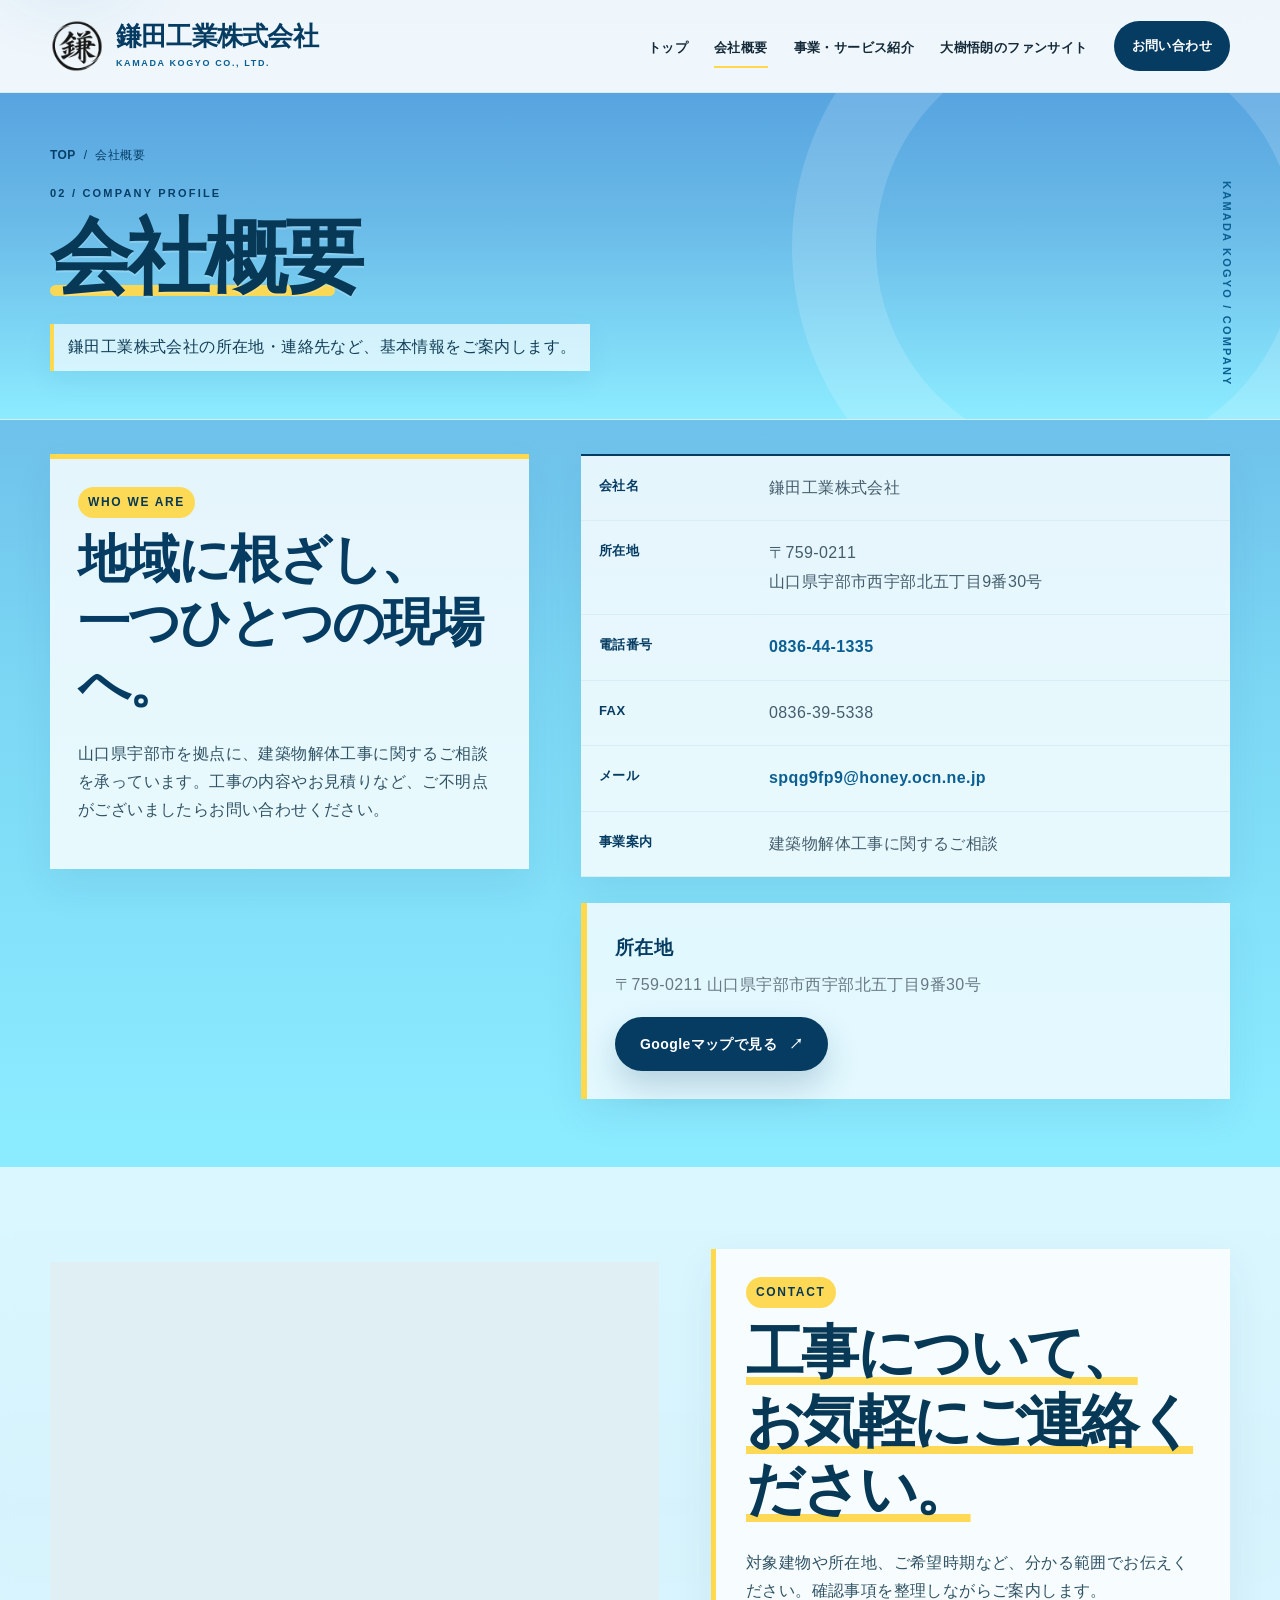
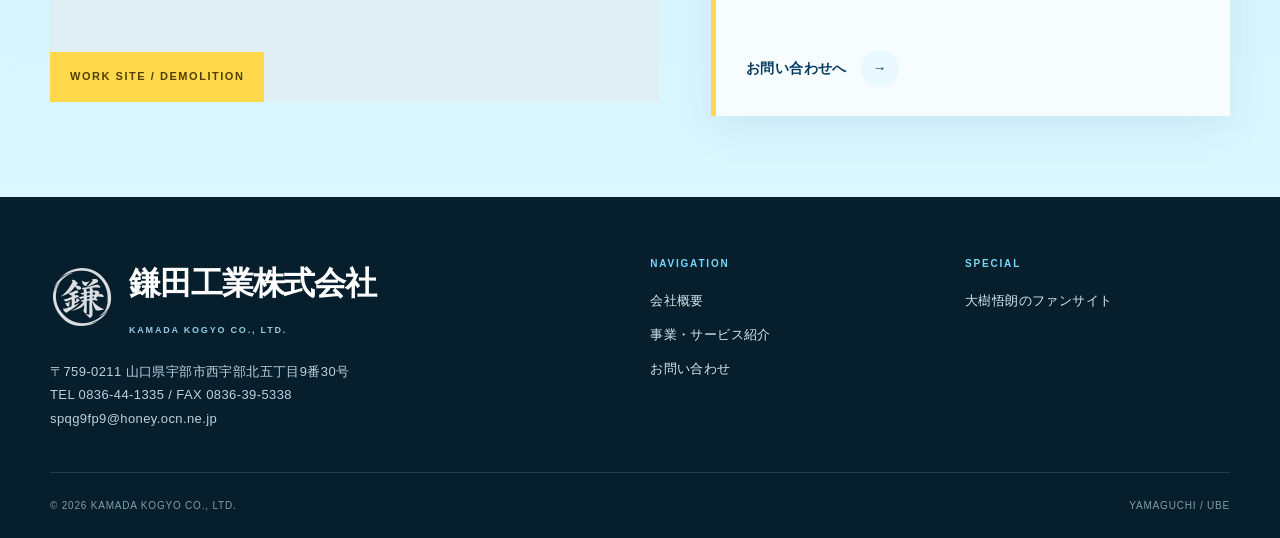
==== commit 1fd62ece: "Add files via upload" ====
--- a/company.html
+++ b/company.html
@@ -1,6 +1,6 @@
 <!doctype html><html lang="ja"><head><meta charset="utf-8"><meta name="viewport" content="width=device-width,initial-scale=1"><meta name="description" content="鎌田工業株式会社の会社概要。山口県宇部市西宇部北五丁目9番30号。"><title>会社概要｜鎌田工業株式会社</title><link rel="stylesheet" href="assets/css/style.css"></head><body>
-<div class="scroll-progress" aria-hidden="true"></div><a class="skip-link" href="#main">本文へ移動</a><header class="site-header"><div class="container header-inner"><a class="brand" href="index.html"><span class="brand-main">鎌田工業株式会社</span><span class="brand-sub">KAMADA KOGYO CO., LTD.</span></a><button class="menu-btn" type="button" aria-label="メニューを開く" aria-expanded="false"><span></span></button><nav class="nav"><a href="index.html">トップ</a><a href="company.html" aria-current="page">会社概要</a><a href="services.html">事業・サービス紹介</a><a href="karaoke.html">大樹悟朗のファンサイト</a><a class="nav-contact" href="contact.html">お問い合わせ</a></nav></div></header>
+<div class="scroll-progress" aria-hidden="true"></div><a class="skip-link" href="#main">本文へ移動</a><header class="site-header"><div class="container header-inner"><a class="brand" href="index.html"><span class="brand-logo" aria-hidden="true"><img src="assets/img/kamada-logo.png" alt=""></span><span class="brand-copy"><span class="brand-main">鎌田工業株式会社</span><span class="brand-sub">KAMADA KOGYO CO., LTD.</span></span></a><button class="menu-btn" type="button" aria-label="メニューを開く" aria-expanded="false"><span></span></button><nav class="nav"><a href="index.html">トップ</a><a href="company.html" aria-current="page">会社概要</a><a href="services.html">事業・サービス紹介</a><a href="karaoke.html">大樹悟朗のファンサイト</a><a class="nav-contact" href="contact.html">お問い合わせ</a></nav></div></header>
 <main id="main"><section class="page-hero"><div class="container page-hero-inner"><div class="breadcrumb"><a href="index.html">TOP</a><span>/</span><span>会社概要</span></div><div class="page-kicker">02 / COMPANY PROFILE</div><h1 class="page-title">会社概要</h1><p class="page-intro">鎌田工業株式会社の所在地・連絡先など、基本情報をご案内します。</p></div><div class="page-accent">KAMADA KOGYO / COMPANY</div></section>
 <section class="section"><div class="container company-grid"><div class="company-statement reveal"><div class="section-index">WHO WE ARE</div><h2>地域に根ざし、<br>一つひとつの現場へ。</h2><p>山口県宇部市を拠点に、建築物解体工事に関するご相談を承っています。工事の内容やお見積りなど、ご不明点がございましたらお問い合わせください。</p></div><div class="reveal reveal-delay-1"><table class="data-table"><tbody><tr><th>会社名</th><td>鎌田工業株式会社</td></tr><tr><th>所在地</th><td>〒759-0211<br>山口県宇部市西宇部北五丁目9番30号</td></tr><tr><th>電話番号</th><td><a href="tel:0836441335">0836-44-1335</a></td></tr><tr><th>FAX</th><td>0836-39-5338</td></tr><tr><th>メール</th><td><a href="mailto:spqg9fp9@honey.ocn.ne.jp">spqg9fp9@honey.ocn.ne.jp</a></td></tr><tr><th>事業案内</th><td>建築物解体工事に関するご相談</td></tr></tbody></table><div class="map-box"><h3>所在地</h3><p>〒759-0211 山口県宇部市西宇部北五丁目9番30号</p><a class="btn btn-primary" target="_blank" rel="noopener" href="https://www.google.com/maps/search/?api=1&amp;query=%E5%B1%B1%E5%8F%A3%E7%9C%8C%E5%AE%87%E9%83%A8%E5%B8%82%E8%A5%BF%E5%AE%87%E9%83%A8%E5%8C%97%E4%BA%94%E4%B8%81%E7%9B%AE9%E7%95%AA30%E5%8F%B7">Googleマップで見る <span class="arrow">↗</span></a></div></div></div></section>
-<section class="section section-soft"><div class="container photo-split"><div class="photo-panel reveal-clip"><img data-parallax=".05" src="https://images.unsplash.com/photo-1758965285803-1cdd3371563b?auto=format&amp;fit=crop&amp;w=1500&amp;q=80" alt="解体工事現場のイメージ"><span class="photo-tag">WORK SITE / DEMOLITION</span></div><div class="text-stack reveal"><div class="section-index">CONTACT</div><h2 class="section-title">工事について、<br>お気軽にご連絡ください。</h2><p>対象建物や所在地、ご希望時期など、分かる範囲でお伝えください。確認事項を整理しながらご案内します。</p><a class="link-arrow" href="contact.html">お問い合わせへ <i>→</i></a></div></div></section></main>
-<footer class="site-footer"><div class="container"><div class="footer-top"><div><div class="footer-brand">鎌田工業株式会社<small>KAMADA KOGYO CO., LTD.</small></div><p class="footer-address">〒759-0211 山口県宇部市西宇部北五丁目9番30号<br>TEL 0836-44-1335 / FAX 0836-39-5338<br>spqg9fp9@honey.ocn.ne.jp</p></div><div><div class="footer-title">NAVIGATION</div><div class="footer-links"><a href="company.html">会社概要</a><a href="services.html">事業・サービス紹介</a><a href="contact.html">お問い合わせ</a></div></div><div><div class="footer-title">SPECIAL</div><div class="footer-links"><a href="karaoke.html">大樹悟朗のファンサイト</a></div></div></div><div class="footer-bottom"><span>© <span data-year></span> KAMADA KOGYO CO., LTD.</span><span>YAMAGUCHI / UBE</span></div></div></footer><button class="to-top" type="button" aria-label="ページ上部へ">↑</button><script src="assets/js/main.js"></script></body></html>
+<section class="section section-soft"><div class="container photo-split"><div class="photo-panel reveal-clip"><img data-parallax=".05" src="https://images.unsplash.com/photo-1767275102773-e5abc3e43528?auto=format&amp;fit=crop&amp;w=1500&amp;q=82" alt="解体工事現場のイメージ"><span class="photo-tag">WORK SITE / DEMOLITION</span></div><div class="text-stack reveal"><div class="section-index">CONTACT</div><h2 class="section-title">工事について、<br>お気軽にご連絡ください。</h2><p>対象建物や所在地、ご希望時期など、分かる範囲でお伝えください。確認事項を整理しながらご案内します。</p><a class="link-arrow" href="contact.html">お問い合わせへ <i>→</i></a></div></div></section></main>
+<footer class="site-footer"><div class="container"><div class="footer-top"><div><div class="footer-brand footer-brand-with-logo"><img src="assets/img/kamada-logo.png" alt="鎌田工業株式会社 ロゴ"><span>鎌田工業株式会社<small>KAMADA KOGYO CO., LTD.</small></span></div><p class="footer-address">〒759-0211 山口県宇部市西宇部北五丁目9番30号<br>TEL 0836-44-1335 / FAX 0836-39-5338<br>spqg9fp9@honey.ocn.ne.jp</p></div><div><div class="footer-title">NAVIGATION</div><div class="footer-links"><a href="company.html">会社概要</a><a href="services.html">事業・サービス紹介</a><a href="contact.html">お問い合わせ</a></div></div><div><div class="footer-title">SPECIAL</div><div class="footer-links"><a href="karaoke.html">大樹悟朗のファンサイト</a></div></div></div><div class="footer-bottom"><span>© <span data-year></span> KAMADA KOGYO CO., LTD.</span><span>YAMAGUCHI / UBE</span></div></div></footer><button class="to-top" type="button" aria-label="ページ上部へ">↑</button><script src="assets/js/main.js"></script></body></html>
--- a/assets/css/style.css
+++ b/assets/css/style.css
@@ -164,3 +164,676 @@
   .page-hero{min-height:360px}.page-hero-inner{padding:54px 0}.page-title{font-size:clamp(44px,13vw,66px)}.page-accent{display:none}.data-table th,.data-table td{display:block;width:100%;padding:13px 8px}.data-table th{border-bottom:0;padding-bottom:3px}.data-table td{padding-top:2px}.service-feature-copy{padding:38px 24px}.service-list{grid-template-columns:1fr}.flow{grid-template-columns:1fr}.contact-side,.contact-card{padding:28px 22px}.form-row{grid-template-columns:1fr}.fan-hero-grid{padding:50px 0}.fan-hero-copy h1{font-size:clamp(50px,16vw,70px)}.fan-portrait-wrap{padding:24px 24px 0 0}.fan-portrait{height:430px}.fan-portrait-wrap::before{width:110px;height:110px}.fan-portrait-wrap::after{display:none}.gallery-grid{display:grid;grid-template-columns:1fr;grid-template-rows:none}.gallery-item,.gallery-item:first-child,.gallery-item:nth-child(4){grid-column:auto;grid-row:auto;height:310px}.gallery-item:nth-child(2){height:420px}.footer-top{grid-template-columns:1fr}.footer-top>div:first-child{grid-column:auto}.footer-bottom{flex-direction:column}.to-top{width:44px;height:44px;right:14px;bottom:14px}
 }
 @media(prefers-reduced-motion:reduce){*,*::before,*::after{scroll-behavior:auto!important;animation-duration:.01ms!important;animation-iteration-count:1!important;transition-duration:.01ms!important}.hero-line>span{transform:none}.hero-description,.hero-actions,.hero-media,.reveal{opacity:1;transform:none}.reveal-clip{clip-path:none}}
+
+/* =========================================================
+   2026-09-24 Gradient / spacing refinement
+   Reference gradient: deep sky blue -> bright aqua blue
+   ========================================================= */
+:root{
+  --gradient-top:#57a4e0;
+  --gradient-mid:#72cbed;
+  --gradient-bottom:#8cecff;
+  --glass:rgba(255,255,255,.90);
+  --glass-soft:rgba(245,252,255,.78);
+}
+
+/* The page background is the requested blue-to-aqua gradient. */
+body{
+  background:linear-gradient(180deg,var(--gradient-top) 0%,var(--gradient-mid) 42%,var(--gradient-bottom) 100%);
+  background-attachment:fixed;
+}
+main{
+  position:relative;
+  background:linear-gradient(180deg,var(--gradient-top) 0%,#69b9e7 13%,#7bd7f4 35%,var(--gradient-bottom) 62%,#7bd8f5 83%,var(--gradient-bottom) 100%);
+}
+
+/* Hero areas use the same gradient instead of large white fields. */
+.home-hero,
+.page-hero,
+.fan-hero{
+  background:linear-gradient(180deg,var(--gradient-top) 0%,#69b9e7 38%,var(--gradient-bottom) 100%);
+}
+.home-hero::before{
+  background:rgba(255,255,255,.13);
+}
+.page-hero::after{
+  border-color:rgba(255,255,255,.15);
+}
+
+/* Improve contrast directly on the blue background. */
+.home-hero .kicker,
+.page-hero .page-kicker,
+.page-hero .breadcrumb,
+.page-hero .breadcrumb a,
+.fan-hero .kicker{
+  color:#073f67;
+}
+.home-hero .hero-description,
+.page-hero .page-intro,
+.fan-hero .fan-hero-copy p{
+  color:#173f58;
+}
+
+/* Transparent / glass sections keep the gradient visible and remove hard blank bands. */
+.section{
+  padding:82px 0;
+  background:transparent;
+}
+.section-soft{
+  background:rgba(243,251,255,.76);
+  backdrop-filter:blur(6px);
+}
+.section-yellow{
+  background:linear-gradient(180deg,rgba(255,250,221,.88),rgba(255,255,255,.76));
+}
+.marquee{
+  background:rgba(255,255,255,.88);
+  border-color:rgba(255,255,255,.55);
+  backdrop-filter:blur(8px);
+}
+.service-card,
+.flow-item,
+.contact-card,
+.fan-teaser{
+  background:var(--glass);
+}
+.map-box{
+  background:rgba(245,252,255,.84);
+}
+
+/* Compress excessive vertical space while keeping a premium rhythm. */
+.home-hero{min-height:auto}
+.hero-grid{
+  min-height:650px;
+  gap:50px;
+  padding:48px 0 54px;
+}
+.hero-media{min-height:520px}
+.section-head{margin-bottom:40px}
+.service-card{
+  min-height:250px;
+  padding:34px 30px 30px;
+}
+.service-no{margin-bottom:34px}
+.photo-split{gap:52px}
+.photo-panel{min-height:440px}
+.fan-teaser{gap:42px;padding:22px}
+.fan-teaser-photo{min-height:330px}
+.fan-teaser-copy{padding:18px 22px 18px 0}
+.cta-band{padding:60px 0}
+
+/* Inner pages: remove oversized hero / section gaps. */
+.page-hero{
+  min-height:auto;
+}
+.page-hero-inner{
+  padding:52px 0 48px;
+}
+.company-grid{gap:52px}
+.data-table th,.data-table td{padding-top:18px;padding-bottom:18px}
+.map-box{margin-top:26px}
+.service-feature{
+  min-height:450px;
+}
+.service-feature-media{min-height:380px}
+.service-feature-copy{padding:50px}
+.flow-item{
+  min-height:175px;
+  padding:26px 23px;
+}
+.flow-item::before{margin-bottom:22px}
+.contact-layout{gap:42px}
+.contact-side,.contact-card{padding:36px}
+.fan-hero-grid{
+  min-height:auto;
+  gap:50px;
+  padding:54px 0;
+}
+.fan-portrait{height:470px}
+.fan-message{gap:44px}
+.site-footer{padding:58px 0 24px}
+.footer-top{padding-bottom:42px}
+
+/* Keep animation effects, but reveal content sooner so a user never scrolls into an empty-looking section. */
+.reveal,
+.reveal-clip{
+  will-change:transform,opacity,clip-path;
+}
+
+@media(max-width:980px){
+  .hero-grid{padding:54px 0 48px;gap:34px}
+  .hero-media{min-height:440px}
+  .section{padding:68px 0}
+  .photo-panel{min-height:400px}
+  .fan-teaser{gap:28px}
+  .fan-teaser-photo{min-height:300px}
+  .service-feature-copy{padding:40px 32px}
+  .fan-hero-grid{padding:46px 0;gap:34px}
+  .fan-portrait{height:440px}
+}
+
+@media(max-width:640px){
+  body{background-attachment:scroll}
+  .hero-grid{padding:42px 0 42px;gap:30px}
+  .hero-media{min-height:320px}
+  .hero-photo-frame{bottom:22px}
+  .section{padding:54px 0}
+  .section-head{margin-bottom:30px}
+  .service-card{padding:28px 22px;min-height:auto}
+  .service-no{margin-bottom:24px}
+  .photo-panel{min-height:300px}
+  .fan-teaser{padding:12px;gap:20px}
+  .fan-teaser-photo{min-height:285px}
+  .fan-teaser-copy{padding:10px 8px 10px}
+  .cta-band{padding:48px 0}
+  .page-hero{min-height:auto}
+  .page-hero-inner{padding:38px 0 36px}
+  .breadcrumb{margin-bottom:12px}
+  .page-title{margin-bottom:12px}
+  .company-grid{gap:34px}
+  .service-feature{min-height:auto}
+  .service-feature-media{min-height:300px}
+  .service-feature-copy{padding:34px 22px}
+  .flow-item{min-height:auto;padding:24px 20px}
+  .contact-layout{gap:26px}
+  .contact-side,.contact-card{padding:25px 20px}
+  .fan-hero-grid{padding:38px 0;gap:28px}
+  .fan-portrait{height:390px}
+  .fan-message{gap:24px}
+  .gallery-item,.gallery-item:first-child,.gallery-item:nth-child(4){height:280px}
+  .gallery-item:nth-child(2){height:360px}
+  .site-footer{padding-top:48px}
+}
+
+
+/* =========================================================
+   2026-09-24 Contrast / spacing / reveal stability refinement
+   - Remove the empty-looking band below inner-page heroes.
+   - Keep all key content visible even if JavaScript animation is delayed.
+   - Add yellow/white accents so text never disappears into the aqua gradient.
+   ========================================================= */
+
+/* Key content must never disappear completely before JS runs. */
+.reveal{
+  opacity:.72;
+  transform:translateY(16px);
+}
+.reveal.is-visible{
+  opacity:1;
+  transform:none;
+}
+.reveal-clip{
+  clip-path:inset(0 4% 0 0);
+  opacity:.72;
+  transition:clip-path .9s cubic-bezier(.2,.8,.2,1),opacity .65s ease;
+}
+.reveal-clip.is-visible{
+  clip-path:inset(0);
+  opacity:1;
+}
+
+/* The first service block sits directly under the page hero: always render it. */
+.service-feature-live{
+  clip-path:none!important;
+  opacity:1!important;
+  transform:none!important;
+}
+.page-hero + .section{
+  padding-top:34px;
+  padding-bottom:68px;
+}
+
+/* Stronger hero contrast and a yellow title accent. */
+.page-title{
+  position:relative;
+  display:inline-block;
+  z-index:0;
+  color:#073957;
+  text-shadow:0 2px 0 rgba(255,255,255,.2);
+}
+.page-title::after{
+  content:"";
+  position:absolute;
+  left:0;
+  right:8%;
+  bottom:.04em;
+  height:.13em;
+  background:var(--yellow);
+  border-radius:999px;
+  z-index:-1;
+  opacity:.95;
+}
+.page-intro{
+  display:table;
+  margin-top:8px;
+  padding:9px 14px;
+  background:rgba(255,255,255,.66);
+  border-left:4px solid var(--yellow);
+  color:#123d56!important;
+  box-shadow:0 10px 30px rgba(7,62,98,.06);
+}
+
+/* Accent headings: yellow label + underline, while keeping the copy dark enough. */
+.section-index{
+  width:max-content;
+  max-width:100%;
+  padding:5px 10px;
+  border-radius:999px;
+  background:rgba(255,216,76,.94);
+  color:#073957!important;
+  letter-spacing:.14em;
+}
+.section-index::after{display:none}
+.section-title{
+  color:#073957;
+  text-decoration-line:underline;
+  text-decoration-color:rgba(255,216,76,.95);
+  text-decoration-thickness:.13em;
+  text-underline-offset:.09em;
+  text-decoration-skip-ink:none;
+}
+.section-lead{
+  padding:16px 18px;
+  background:rgba(255,255,255,.82);
+  border-left:4px solid var(--yellow);
+  color:#23485d;
+  box-shadow:0 12px 34px rgba(7,62,98,.06);
+}
+
+/* Keep card copy away from similarly colored backgrounds. */
+.service-item{
+  padding:26px 24px 24px;
+  border:1px solid rgba(255,255,255,.68);
+  border-top:5px solid var(--yellow);
+  background:rgba(255,255,255,.88);
+  box-shadow:0 16px 38px rgba(7,62,98,.08);
+}
+.service-item .num{color:#0a5682}
+.service-item h3{color:#073957}
+.service-item p{color:#315365}
+
+.company-statement,
+.fan-message > div{
+  padding:28px;
+  background:rgba(255,255,255,.82);
+  border-top:5px solid var(--yellow);
+  box-shadow:0 16px 38px rgba(7,62,98,.07);
+}
+.company-statement p,
+.fan-message-text{color:#315365}
+
+/* Improve the aqua hero accents which previously blended into the background. */
+.hero-line .highlight,
+.fan-hero-copy h1 span{
+  color:#fff;
+  text-shadow:0 2px 12px rgba(4,55,87,.28);
+}
+.home-hero .hero-description,
+.fan-hero .fan-hero-copy p{
+  padding:12px 15px;
+  background:rgba(255,255,255,.64);
+  border-left:4px solid var(--yellow);
+  color:#143f58!important;
+}
+
+/* Glass backing for text-only panels on the gradient. */
+.text-stack{
+  padding:28px 30px;
+  background:rgba(255,255,255,.80);
+  border-left:5px solid var(--yellow);
+  box-shadow:0 16px 38px rgba(7,62,98,.07);
+}
+.text-stack p{color:#315365}
+.fact-list{border-color:rgba(7,62,98,.18)}
+.fact-list li{border-color:rgba(7,62,98,.15)}
+
+/* Service feature: compact, immediate and high-contrast. */
+.service-feature{
+  min-height:390px;
+  border-radius:18px;
+  overflow:hidden;
+  box-shadow:0 22px 54px rgba(5,48,77,.18);
+}
+.service-feature-media{min-height:390px}
+.service-feature-copy{padding:46px}
+.service-feature-copy h2{
+  color:#fff;
+  text-decoration-line:underline;
+  text-decoration-color:var(--yellow);
+  text-decoration-thickness:.11em;
+  text-underline-offset:.11em;
+  text-decoration-skip-ink:none;
+}
+.service-feature-copy p{color:#dceef5}
+
+/* Slightly stronger card separation on gradient sections. */
+.flow-item,
+.contact-card,
+.fan-teaser,
+.map-box,
+.data-table{
+  box-shadow:0 16px 38px rgba(7,62,98,.07);
+}
+.data-table{
+  background:rgba(255,255,255,.82);
+}
+.data-table th,.data-table td{padding-left:18px;padding-right:18px}
+
+@media(max-width:980px){
+  .page-hero + .section{padding-top:28px;padding-bottom:56px}
+  .service-feature{min-height:auto}
+  .service-feature-media{min-height:330px}
+  .company-statement,.fan-message > div{padding:24px}
+  .text-stack{padding:24px}
+}
+
+@media(max-width:640px){
+  .page-hero + .section{padding-top:22px;padding-bottom:44px}
+  .page-intro{padding:8px 11px}
+  .section-lead{padding:14px 14px}
+  .service-feature{border-radius:12px}
+  .service-feature-media{min-height:260px}
+  .service-feature-copy{padding:28px 22px}
+  .service-item{padding:22px 18px 20px}
+  .company-statement,.fan-message > div{padding:20px}
+  .text-stack{padding:20px}
+}
+
+
+/* =========================================================
+   Photo archive visibility / final customer-facing refinement
+   ========================================================= */
+#gallery{
+  padding-top:72px;
+  padding-bottom:82px;
+}
+#gallery .section-head{
+  margin-bottom:32px;
+}
+#gallery .gallery-grid{
+  display:grid;
+  grid-template-columns:minmax(0,1.08fr) minmax(0,.92fr) minmax(0,.92fr);
+  grid-template-rows:300px 300px;
+  gap:18px;
+  width:100%;
+  min-height:618px;
+}
+#gallery .gallery-item{
+  display:block;
+  position:relative;
+  margin:0;
+  overflow:hidden;
+  min-width:0;
+  min-height:0;
+  background:#fff;
+  border:1px solid rgba(7,62,98,.10);
+  box-shadow:0 18px 42px rgba(7,62,98,.10);
+  clip-path:none!important;
+  opacity:1!important;
+  transform:none!important;
+  visibility:visible!important;
+}
+#gallery .gallery-item:first-child{grid-row:1/3}
+#gallery .gallery-item:nth-child(4){grid-column:2/4}
+#gallery .gallery-item img{
+  display:block!important;
+  width:100%!important;
+  height:100%!important;
+  max-width:none;
+  object-fit:cover;
+  object-position:center;
+  opacity:1!important;
+  visibility:visible!important;
+  clip-path:none!important;
+}
+#gallery .gallery-item:nth-child(1) img{object-position:center 18%}
+#gallery .gallery-item:nth-child(2) img{object-fit:contain;background:#f5eef9;padding:16px}
+#gallery .gallery-item:nth-child(3) img{object-fit:contain;background:#fff8da;padding:12px}
+#gallery .gallery-item:nth-child(4) img{object-position:center 35%}
+#gallery .gallery-label{
+  z-index:2;
+  background:rgba(5,57,92,.92);
+  border-top:3px solid var(--yellow);
+}
+
+@media(max-width:980px){
+  #gallery{padding-top:58px;padding-bottom:66px}
+  #gallery .gallery-grid{
+    grid-template-columns:1fr 1fr;
+    grid-template-rows:340px 300px 310px;
+    min-height:auto;
+  }
+  #gallery .gallery-item:first-child{grid-row:auto}
+  #gallery .gallery-item:nth-child(4){grid-column:1/3}
+}
+@media(max-width:640px){
+  #gallery{padding-top:46px;padding-bottom:54px}
+  #gallery .gallery-grid{
+    grid-template-columns:1fr;
+    grid-template-rows:none;
+    gap:14px;
+  }
+  #gallery .gallery-item,
+  #gallery .gallery-item:first-child,
+  #gallery .gallery-item:nth-child(4){
+    grid-column:auto;
+    grid-row:auto;
+    height:320px;
+  }
+  #gallery .gallery-item:nth-child(2){height:390px}
+  #gallery .gallery-item:nth-child(3){height:410px}
+}
+
+
+/* =========================================================
+   Kamada symbol logo integration
+   ========================================================= */
+.brand{
+  flex-direction:row;
+  align-items:center;
+  gap:12px;
+}
+.brand-logo{
+  width:54px;
+  height:54px;
+  flex:0 0 54px;
+  display:grid;
+  place-items:center;
+}
+.brand-logo img{
+  width:100%;
+  height:100%;
+  object-fit:contain;
+}
+.brand-copy{
+  display:flex;
+  flex-direction:column;
+  line-height:1;
+}
+
+.hero-copy{
+  isolation:isolate;
+}
+.hero-brand-mark{
+  position:absolute;
+  z-index:-1;
+  width:clamp(210px,26vw,360px);
+  height:auto;
+  right:-70px;
+  top:50%;
+  transform:translateY(-52%) rotate(-4deg);
+  opacity:.065;
+  pointer-events:none;
+  user-select:none;
+}
+
+.footer-brand-with-logo{
+  display:flex;
+  align-items:center;
+  gap:15px;
+}
+.footer-brand-with-logo>img{
+  width:64px;
+  height:64px;
+  object-fit:contain;
+  filter:invert(1);
+  opacity:.94;
+  flex:0 0 64px;
+}
+.footer-brand-with-logo>span{
+  display:flex;
+  flex-direction:column;
+}
+.footer-brand-with-logo small{
+  display:block;
+}
+
+@media(max-width:1100px){
+  .brand-logo{width:46px;height:46px;flex-basis:46px}
+  .brand{gap:9px}
+  .brand-main{font-size:20px}
+}
+@media(max-width:980px){
+  .brand-logo{width:48px;height:48px;flex-basis:48px}
+  .hero-brand-mark{right:-18px;width:260px;opacity:.055}
+}
+@media(max-width:640px){
+  .brand-logo{width:42px;height:42px;flex-basis:42px}
+  .brand-main{font-size:17px}
+  .brand-sub{font-size:7px;margin-top:6px}
+  .hero-brand-mark{width:210px;right:-35px;top:44%;opacity:.05}
+  .footer-brand-with-logo>img{width:52px;height:52px;flex-basis:52px}
+}
+
+/* =========================================================
+   TOP main visual video
+   ========================================================= */
+.home-hero-video{
+  min-height:0!important;
+  background:linear-gradient(180deg,var(--gradient-top) 0%,var(--gradient-bottom) 100%);
+  overflow:hidden;
+}
+.home-hero-video::before{display:none}
+.hero-video-stage{
+  position:relative;
+  width:100%;
+  aspect-ratio:16/9;
+  min-height:460px;
+  max-height:calc(100vh - var(--header-h) - 92px);
+  overflow:hidden;
+  background:#6fcff1 url("../video/kamada-top-poster.webp") center/cover no-repeat;
+}
+.hero-video{
+  position:absolute;
+  inset:0;
+  display:block;
+  width:100%;
+  height:100%;
+  object-fit:cover;
+  object-position:center center;
+}
+.hero-video-overlay{
+  position:absolute;
+  inset:0;
+  pointer-events:none;
+  background:linear-gradient(180deg,rgba(4,49,78,.02) 0%,rgba(4,49,78,.01) 64%,rgba(4,49,78,.13) 100%);
+}
+.hero-video-controls{
+  position:absolute;
+  inset:auto 0 22px;
+  z-index:4;
+  display:flex;
+  justify-content:flex-end;
+  pointer-events:none;
+}
+.hero-video-toggle{
+  pointer-events:auto;
+  display:inline-flex;
+  align-items:center;
+  gap:8px;
+  min-height:40px;
+  padding:0 14px;
+  border:1px solid rgba(255,255,255,.58);
+  border-radius:999px;
+  background:rgba(4,49,78,.48);
+  backdrop-filter:blur(8px);
+  color:#fff;
+  font-size:10px;
+  font-weight:900;
+  letter-spacing:.14em;
+  cursor:pointer;
+  box-shadow:0 8px 24px rgba(4,49,78,.12);
+}
+.hero-video-toggle:hover{background:rgba(4,49,78,.68)}
+.hero-video-toggle-icon{font-size:11px;letter-spacing:-.16em;min-width:12px;text-align:center}
+.hero-video-info{
+  position:relative;
+  z-index:5;
+  border-top:1px solid rgba(255,255,255,.52);
+  border-bottom:1px solid rgba(255,255,255,.45);
+  background:rgba(233,249,255,.84);
+  backdrop-filter:blur(14px);
+}
+.hero-video-info-inner{
+  min-height:128px;
+  display:flex;
+  align-items:center;
+  justify-content:space-between;
+  gap:38px;
+  padding-top:22px;
+  padding-bottom:22px;
+}
+.hero-video-copy{min-width:0}
+.hero-video-copy .kicker{margin:0 0 8px}
+.hero-video-copy p{margin:0;display:flex;flex-direction:column;gap:2px;color:#244b61}
+.hero-video-copy strong{font-size:clamp(22px,2.4vw,32px);line-height:1.25;color:var(--blue-deep);letter-spacing:-.035em}
+.hero-video-copy span{font-size:13px}
+.hero-video-actions{display:flex;gap:10px;flex:0 0 auto}
+.hero-video-actions .btn{min-height:50px;padding-inline:20px}
+
+@media(max-width:980px){
+  .hero-video-stage{
+    min-height:0;
+    max-height:none;
+    aspect-ratio:16/9;
+  }
+  .hero-video-info-inner{align-items:flex-start;flex-direction:column;gap:18px;padding-top:20px;padding-bottom:24px}
+  .hero-video-actions{width:100%;flex-wrap:wrap}
+}
+@media(max-width:640px){
+  .hero-video-stage{
+    min-height:0;
+    aspect-ratio:16/9;
+    background-position:center;
+  }
+  .hero-video-overlay{background:linear-gradient(180deg,rgba(4,49,78,0) 0%,rgba(4,49,78,.08) 100%)}
+  .hero-video-controls{bottom:10px}
+  .hero-video-toggle{min-height:34px;padding:0 11px;font-size:9px}
+  .hero-video-info-inner{padding-top:18px;padding-bottom:20px;gap:16px}
+  .hero-video-copy .kicker{font-size:9px;margin-bottom:6px}
+  .hero-video-copy strong{font-size:22px}
+  .hero-video-copy span{font-size:12px;line-height:1.7}
+  .hero-video-actions{display:grid;grid-template-columns:1fr;gap:8px}
+  .hero-video-actions .btn{width:100%;min-height:48px}
+}
+@media(prefers-reduced-motion:reduce){
+  .hero-video{display:none}
+  .hero-video-toggle{display:none}
+}
+
+
+/* =========================================================
+   Responsive TOP video: PC landscape / mobile portrait
+   ========================================================= */
+@media(max-width:767px){
+  .hero-video-stage{
+    aspect-ratio:9/16!important;
+    min-height:0!important;
+    max-height:none!important;
+    background:#6fcff1 url("../video/kamada-top-poster-mobile.webp") center center/cover no-repeat!important;
+  }
+  .hero-video{
+    object-fit:cover;
+    object-position:center center;
+  }
+}
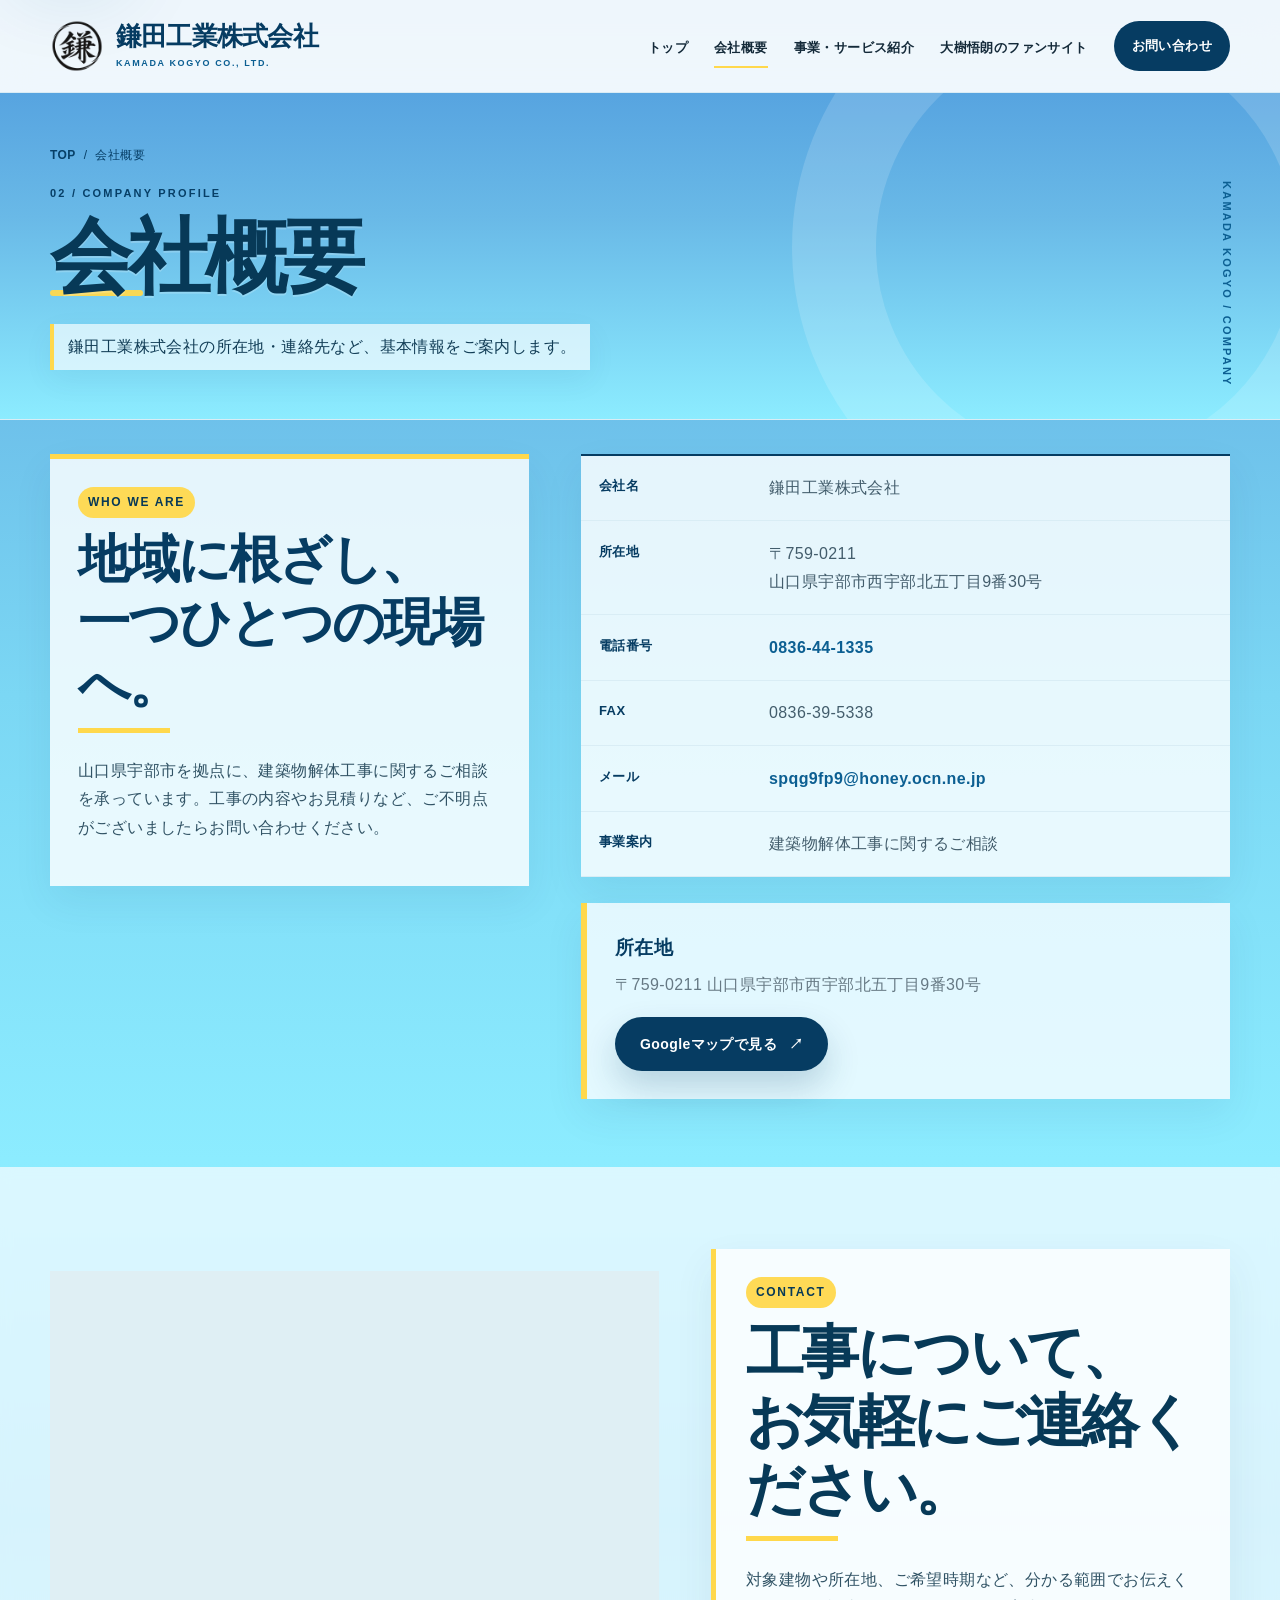
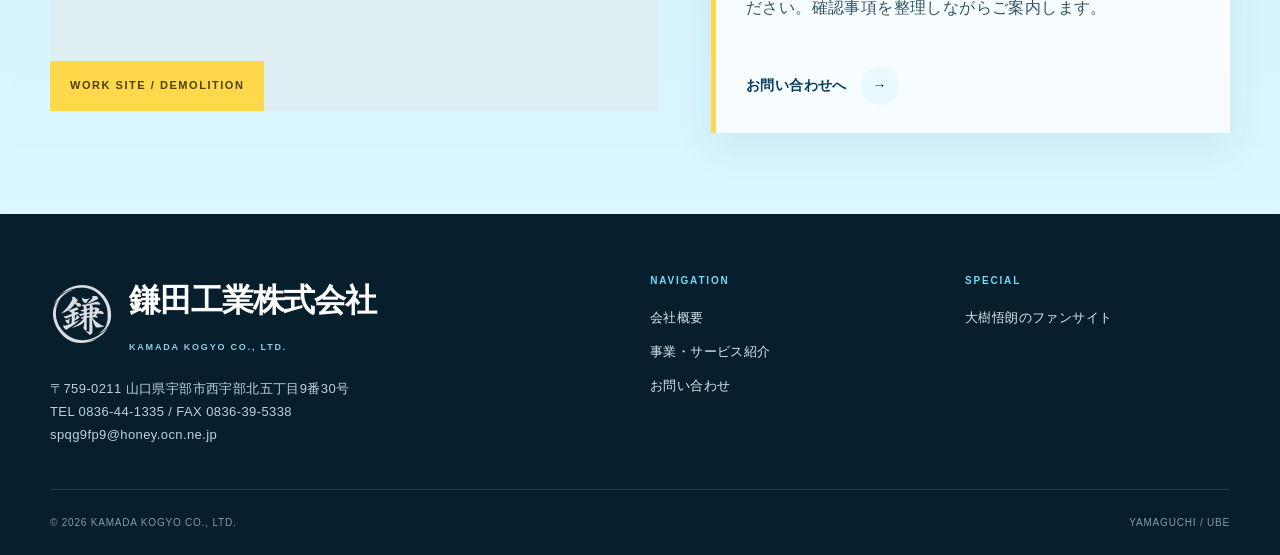
==== commit 13677a2e: "Add files via upload" ====
--- a/company.html
+++ b/company.html
@@ -1,6 +1,6 @@
-<!doctype html><html lang="ja"><head><meta charset="utf-8"><meta name="viewport" content="width=device-width,initial-scale=1"><meta name="description" content="鎌田工業株式会社の会社概要。山口県宇部市西宇部北五丁目9番30号。"><title>会社概要｜鎌田工業株式会社</title><link rel="stylesheet" href="assets/css/style.css"></head><body>
+<!doctype html><html lang="ja"><head><meta charset="utf-8"><meta name="viewport" content="width=device-width,initial-scale=1"><meta name="description" content="鎌田工業株式会社の会社概要。山口県宇部市西宇部北五丁目9番30号。"><title>会社概要｜【公式】鎌田工業株式会社</title><meta property="og:title" content="会社概要｜【公式】鎌田工業株式会社"><meta property="og:site_name" content="【公式】鎌田工業株式会社"><meta name="twitter:title" content="会社概要｜【公式】鎌田工業株式会社"><link rel="stylesheet" href="assets/css/style.css?v=20260925-motion-loader-v1"></head><body>
 <div class="scroll-progress" aria-hidden="true"></div><a class="skip-link" href="#main">本文へ移動</a><header class="site-header"><div class="container header-inner"><a class="brand" href="index.html"><span class="brand-logo" aria-hidden="true"><img src="assets/img/kamada-logo.png" alt=""></span><span class="brand-copy"><span class="brand-main">鎌田工業株式会社</span><span class="brand-sub">KAMADA KOGYO CO., LTD.</span></span></a><button class="menu-btn" type="button" aria-label="メニューを開く" aria-expanded="false"><span></span></button><nav class="nav"><a href="index.html">トップ</a><a href="company.html" aria-current="page">会社概要</a><a href="services.html">事業・サービス紹介</a><a href="karaoke.html">大樹悟朗のファンサイト</a><a class="nav-contact" href="contact.html">お問い合わせ</a></nav></div></header>
 <main id="main"><section class="page-hero"><div class="container page-hero-inner"><div class="breadcrumb"><a href="index.html">TOP</a><span>/</span><span>会社概要</span></div><div class="page-kicker">02 / COMPANY PROFILE</div><h1 class="page-title">会社概要</h1><p class="page-intro">鎌田工業株式会社の所在地・連絡先など、基本情報をご案内します。</p></div><div class="page-accent">KAMADA KOGYO / COMPANY</div></section>
 <section class="section"><div class="container company-grid"><div class="company-statement reveal"><div class="section-index">WHO WE ARE</div><h2>地域に根ざし、<br>一つひとつの現場へ。</h2><p>山口県宇部市を拠点に、建築物解体工事に関するご相談を承っています。工事の内容やお見積りなど、ご不明点がございましたらお問い合わせください。</p></div><div class="reveal reveal-delay-1"><table class="data-table"><tbody><tr><th>会社名</th><td>鎌田工業株式会社</td></tr><tr><th>所在地</th><td>〒759-0211<br>山口県宇部市西宇部北五丁目9番30号</td></tr><tr><th>電話番号</th><td><a href="tel:0836441335">0836-44-1335</a></td></tr><tr><th>FAX</th><td>0836-39-5338</td></tr><tr><th>メール</th><td><a href="mailto:spqg9fp9@honey.ocn.ne.jp">spqg9fp9@honey.ocn.ne.jp</a></td></tr><tr><th>事業案内</th><td>建築物解体工事に関するご相談</td></tr></tbody></table><div class="map-box"><h3>所在地</h3><p>〒759-0211 山口県宇部市西宇部北五丁目9番30号</p><a class="btn btn-primary" target="_blank" rel="noopener" href="https://www.google.com/maps/search/?api=1&amp;query=%E5%B1%B1%E5%8F%A3%E7%9C%8C%E5%AE%87%E9%83%A8%E5%B8%82%E8%A5%BF%E5%AE%87%E9%83%A8%E5%8C%97%E4%BA%94%E4%B8%81%E7%9B%AE9%E7%95%AA30%E5%8F%B7">Googleマップで見る <span class="arrow">↗</span></a></div></div></div></section>
 <section class="section section-soft"><div class="container photo-split"><div class="photo-panel reveal-clip"><img data-parallax=".05" src="https://images.unsplash.com/photo-1767275102773-e5abc3e43528?auto=format&amp;fit=crop&amp;w=1500&amp;q=82" alt="解体工事現場のイメージ"><span class="photo-tag">WORK SITE / DEMOLITION</span></div><div class="text-stack reveal"><div class="section-index">CONTACT</div><h2 class="section-title">工事について、<br>お気軽にご連絡ください。</h2><p>対象建物や所在地、ご希望時期など、分かる範囲でお伝えください。確認事項を整理しながらご案内します。</p><a class="link-arrow" href="contact.html">お問い合わせへ <i>→</i></a></div></div></section></main>
-<footer class="site-footer"><div class="container"><div class="footer-top"><div><div class="footer-brand footer-brand-with-logo"><img src="assets/img/kamada-logo.png" alt="鎌田工業株式会社 ロゴ"><span>鎌田工業株式会社<small>KAMADA KOGYO CO., LTD.</small></span></div><p class="footer-address">〒759-0211 山口県宇部市西宇部北五丁目9番30号<br>TEL 0836-44-1335 / FAX 0836-39-5338<br>spqg9fp9@honey.ocn.ne.jp</p></div><div><div class="footer-title">NAVIGATION</div><div class="footer-links"><a href="company.html">会社概要</a><a href="services.html">事業・サービス紹介</a><a href="contact.html">お問い合わせ</a></div></div><div><div class="footer-title">SPECIAL</div><div class="footer-links"><a href="karaoke.html">大樹悟朗のファンサイト</a></div></div></div><div class="footer-bottom"><span>© <span data-year></span> KAMADA KOGYO CO., LTD.</span><span>YAMAGUCHI / UBE</span></div></div></footer><button class="to-top" type="button" aria-label="ページ上部へ">↑</button><script src="assets/js/main.js"></script></body></html>
+<footer class="site-footer"><div class="container"><div class="footer-top"><div><div class="footer-brand footer-brand-with-logo"><img src="assets/img/kamada-logo.png" alt="鎌田工業株式会社 ロゴ"><span>鎌田工業株式会社<small>KAMADA KOGYO CO., LTD.</small></span></div><p class="footer-address">〒759-0211 山口県宇部市西宇部北五丁目9番30号<br>TEL 0836-44-1335 / FAX 0836-39-5338<br>spqg9fp9@honey.ocn.ne.jp</p></div><div><div class="footer-title">NAVIGATION</div><div class="footer-links"><a href="company.html">会社概要</a><a href="services.html">事業・サービス紹介</a><a href="contact.html">お問い合わせ</a></div></div><div><div class="footer-title">SPECIAL</div><div class="footer-links"><a href="karaoke.html">大樹悟朗のファンサイト</a></div></div></div><div class="footer-bottom"><span>© <span data-year></span> KAMADA KOGYO CO., LTD.</span><span>YAMAGUCHI / UBE</span></div></div></footer><button class="to-top" type="button" aria-label="ページ上部へ">↑</button><script src="assets/js/main.js?v=20260925-motion-loader-v1"></script></body></html>
--- a/assets/css/style.css
+++ b/assets/css/style.css
@@ -817,7 +817,6 @@
   .hero-video-actions .btn{width:100%;min-height:48px}
 }
 @media(prefers-reduced-motion:reduce){
-  .hero-video{display:none}
   .hero-video-toggle{display:none}
 }
 
@@ -830,10 +829,321 @@
     aspect-ratio:9/16!important;
     min-height:0!important;
     max-height:none!important;
-    background:#6fcff1 url("../video/kamada-top-poster-mobile.webp") center center/cover no-repeat!important;
+    background:#6fcff1 url("../video/kamada-top-poster-mobile-v2.webp") center center/cover no-repeat!important;
   }
   .hero-video{
     object-fit:cover;
     object-position:center center;
   }
 }
+
+
+/* =========================================================
+   Definitive TOP video split: PC / smartphone
+   The mobile video is a separate element so iOS Safari cannot retain the PC source.
+   ========================================================= */
+.hero-video-pc{display:block!important}
+.hero-video-mobile{display:none!important}
+
+@media(max-width:767px){
+  .hero-video-stage{
+    aspect-ratio:9/16!important;
+    min-height:0!important;
+    max-height:none!important;
+    background:#6fcff1 url("../video/kamada-top-poster-mobile-exact-20260925.webp") center center/contain no-repeat!important;
+  }
+  .hero-video-pc{display:none!important}
+  .hero-video-mobile{
+    display:block!important;
+    object-fit:contain!important;
+    object-position:center center!important;
+    background:#6fcff1;
+  }
+}
+
+@media(min-width:768px){
+  .hero-video-pc{display:block!important}
+  .hero-video-mobile{display:none!important}
+}
+
+
+/* Mobile navigation: full-viewport layer above the hero video. */
+@media (max-width:980px) {
+  .site-header { z-index:9000; -webkit-backdrop-filter:none; backdrop-filter:none; }
+  .menu-btn { z-index:9002; }
+  .nav {
+    position:fixed!important;
+    top:var(--header-h)!important;
+    right:0!important;
+    bottom:0!important;
+    left:0!important;
+    width:100%!important;
+    height:calc(100vh - var(--header-h));
+    height:calc(100dvh - var(--header-h));
+    z-index:9001!important;
+    background:#f7fcff!important;
+    opacity:0;
+    visibility:hidden;
+    pointer-events:none;
+    overflow-y:auto;
+    overscroll-behavior:contain;
+    -webkit-overflow-scrolling:touch;
+    padding:20px max(24px,env(safe-area-inset-right)) calc(36px + env(safe-area-inset-bottom)) max(24px,env(safe-area-inset-left))!important;
+    transform:translateX(100%);
+    transition:transform .3s ease, opacity .2s ease, visibility .3s;
+    box-shadow:0 12px 24px rgba(6,60,98,.09);
+  }
+  .nav.open {transform:translateX(0)!important;opacity:1;visibility:visible;pointer-events:auto;}
+  .nav a {display:block!important;flex:0 0 auto;color:#063c62!important;font-size:17px!important;padding:19px 8px!important;border-bottom:1px solid #d9edf5!important;white-space:normal!important;}
+  .nav .nav-contact {color:#fff!important; margin-top:22px!important;border:0!important;}
+  body.nav-open {overflow:hidden!important;}
+  body.nav-open .to-top {visibility:hidden;}
+}
+
+/* Final iOS Safari menu stacking safeguard */
+@media (max-width:980px) {
+  body > .nav { isolation:isolate; }
+  body > .nav.open { z-index:2147483000!important; }
+  .site-header { z-index:2147483001!important; }
+  .menu-btn { z-index:2147483002!important; }
+}
+
+/* =========================================================
+   2026-09-25 Site-wide text motion + logo page transition
+   ========================================================= */
+
+/* Text motion is progressively enhanced by JavaScript. Content remains visible
+   when JavaScript is unavailable. */
+.motion-heading{
+  position:relative;
+}
+.motion-heading .motion-char{
+  display:inline-block;
+  opacity:0;
+  transform:translate3d(0,.85em,0) rotate(1.5deg);
+  filter:blur(5px);
+  transition:
+    transform .72s cubic-bezier(.16,.76,.22,1),
+    opacity .58s ease,
+    filter .58s ease;
+  transition-delay:var(--char-delay,0ms);
+  will-change:transform,opacity,filter;
+}
+.motion-heading.motion-visible .motion-char{
+  opacity:1;
+  transform:translate3d(0,0,0) rotate(0);
+  filter:blur(0);
+}
+
+.motion-copy,
+.motion-label,
+.motion-card-text{
+  opacity:0;
+  transform:translate3d(0,22px,0);
+  transition:
+    opacity .72s ease var(--motion-delay,0ms),
+    transform .78s cubic-bezier(.18,.76,.2,1) var(--motion-delay,0ms);
+  will-change:transform,opacity;
+}
+.motion-label{
+  transform:translate3d(-18px,0,0);
+  transition-duration:.62s;
+}
+.motion-card-text{
+  transform:translate3d(0,16px,0);
+}
+.motion-copy.motion-visible,
+.motion-label.motion-visible,
+.motion-card-text.motion-visible{
+  opacity:1;
+  transform:translate3d(0,0,0);
+}
+
+/* A small yellow sweep accents major headings as they enter. */
+.motion-heading::after{
+  content:"";
+  display:block;
+  width:min(92px,28%);
+  height:5px;
+  margin-top:12px;
+  background:var(--yellow);
+  transform:scaleX(0);
+  transform-origin:left center;
+  transition:transform .7s cubic-bezier(.2,.78,.2,1) .22s;
+}
+.motion-heading.motion-visible::after{transform:scaleX(1)}
+.page-title.motion-heading::after,
+.fan-hero-copy h1.motion-heading::after{height:6px;width:min(120px,30%)}
+.service-card h3.motion-heading::after,
+.service-item h3.motion-heading::after,
+.flow-item h3.motion-heading::after{height:3px;width:48px;margin-top:9px}
+
+/* Keep compact UI text from gaining an accent rule. */
+.footer-title.motion-heading::after,
+.brand-main.motion-heading::after,
+.nav a.motion-heading::after{display:none}
+
+/* Image / card text follows the image reveal with a slight stagger. */
+.service-card .service-no,
+.service-card h3,
+.service-card p,
+.service-item .num,
+.service-item h3,
+.service-item p,
+.flow-item .num,
+.flow-item h3,
+.flow-item p{
+  backface-visibility:hidden;
+}
+
+/* Logo transition shown while moving between internal pages. */
+.page-transition{
+  position:fixed;
+  inset:0;
+  z-index:2147483646;
+  display:grid;
+  place-items:center;
+  background:
+    radial-gradient(circle at 50% 44%,rgba(255,255,255,.18),transparent 25%),
+    linear-gradient(160deg,#0b5f93 0%,#54b8e7 46%,#87e6fa 100%);
+  transform:translate3d(0,102%,0);
+  visibility:hidden;
+  pointer-events:none;
+  transition:
+    transform .58s cubic-bezier(.76,0,.24,1),
+    visibility 0s linear .58s;
+  overflow:hidden;
+}
+.page-transition::before,
+.page-transition::after{
+  content:"";
+  position:absolute;
+  border-radius:50%;
+  border:1px solid rgba(255,255,255,.22);
+  pointer-events:none;
+}
+.page-transition::before{width:68vmin;height:68vmin}
+.page-transition::after{width:88vmin;height:88vmin;border-color:rgba(255,216,76,.22)}
+.page-transition.is-active{
+  transform:translate3d(0,0,0);
+  visibility:visible;
+  pointer-events:auto;
+  transition:transform .58s cubic-bezier(.76,0,.24,1),visibility 0s;
+}
+.page-transition-inner{
+  position:relative;
+  z-index:1;
+  display:flex;
+  flex-direction:column;
+  align-items:center;
+  gap:17px;
+  color:#fff;
+  text-align:center;
+}
+.page-transition-mark{
+  position:relative;
+  width:clamp(92px,12vw,142px);
+  aspect-ratio:1;
+  display:grid;
+  place-items:center;
+}
+.page-transition-mark::before{
+  content:"";
+  position:absolute;
+  inset:-11px;
+  border-radius:50%;
+  border:2px solid rgba(255,255,255,.26);
+  border-top-color:var(--yellow);
+  border-right-color:rgba(255,216,76,.72);
+  opacity:.1;
+}
+.page-transition-mark img{
+  width:100%;
+  height:100%;
+  object-fit:contain;
+  filter:brightness(0) invert(1);
+  opacity:0;
+  transform:scale(.78) rotate(-8deg);
+}
+.page-transition-name{
+  margin:0;
+  font-size:11px;
+  font-weight:900;
+  letter-spacing:.28em;
+  text-indent:.28em;
+  opacity:0;
+  transform:translateY(10px);
+}
+.page-transition-dots{
+  display:flex;
+  gap:7px;
+  height:8px;
+}
+.page-transition-dots i{
+  width:6px;
+  height:6px;
+  border-radius:50%;
+  background:var(--yellow);
+  opacity:.25;
+}
+.page-transition.is-active .page-transition-mark::before{
+  opacity:1;
+  animation:kamada-loader-ring .9s linear infinite;
+}
+.page-transition.is-active .page-transition-mark img{
+  animation:kamada-loader-logo .68s cubic-bezier(.18,.78,.18,1) .12s both,
+            kamada-loader-pulse 1.2s ease-in-out .8s infinite;
+}
+.page-transition.is-active .page-transition-name{
+  animation:kamada-loader-copy .5s ease .28s both;
+}
+.page-transition.is-active .page-transition-dots i:nth-child(1){animation:kamada-loader-dot .9s ease-in-out .15s infinite}
+.page-transition.is-active .page-transition-dots i:nth-child(2){animation:kamada-loader-dot .9s ease-in-out .30s infinite}
+.page-transition.is-active .page-transition-dots i:nth-child(3){animation:kamada-loader-dot .9s ease-in-out .45s infinite}
+
+@keyframes kamada-loader-ring{to{transform:rotate(360deg)}}
+@keyframes kamada-loader-logo{
+  from{opacity:0;transform:scale(.78) rotate(-8deg)}
+  to{opacity:1;transform:scale(1) rotate(0)}
+}
+@keyframes kamada-loader-pulse{50%{transform:scale(.96);opacity:.78}}
+@keyframes kamada-loader-copy{
+  from{opacity:0;transform:translateY(10px);letter-spacing:.4em}
+  to{opacity:.94;transform:none;letter-spacing:.28em}
+}
+@keyframes kamada-loader-dot{0%,100%{opacity:.2;transform:translateY(0)}50%{opacity:1;transform:translateY(-4px)}}
+
+body.is-page-leaving{overflow:hidden!important}
+body.is-page-leaving .site-header,
+body.is-page-leaving main,
+body.is-page-leaving .site-footer{
+  pointer-events:none;
+}
+
+@media(max-width:640px){
+  .motion-heading .motion-char{transition-duration:.58s}
+  .motion-heading::after{height:4px;margin-top:9px}
+  .page-transition-mark{width:104px}
+  .page-transition-name{font-size:9px;letter-spacing:.23em;text-indent:.23em}
+}
+
+@media(prefers-reduced-motion:reduce){
+  .motion-heading .motion-char,
+  .motion-copy,
+  .motion-label,
+  .motion-card-text{
+    opacity:1!important;
+    transform:none!important;
+    filter:none!important;
+    transition:none!important;
+  }
+  .motion-heading::after{transform:scaleX(1)!important;transition:none!important}
+  .page-transition{transition:none!important}
+  .page-transition-mark::before,
+  .page-transition-mark img,
+  .page-transition-name,
+  .page-transition-dots i{animation:none!important}
+  .page-transition.is-active .page-transition-mark::before{opacity:1}
+  .page-transition.is-active .page-transition-mark img,
+  .page-transition.is-active .page-transition-name{opacity:1;transform:none}
+}
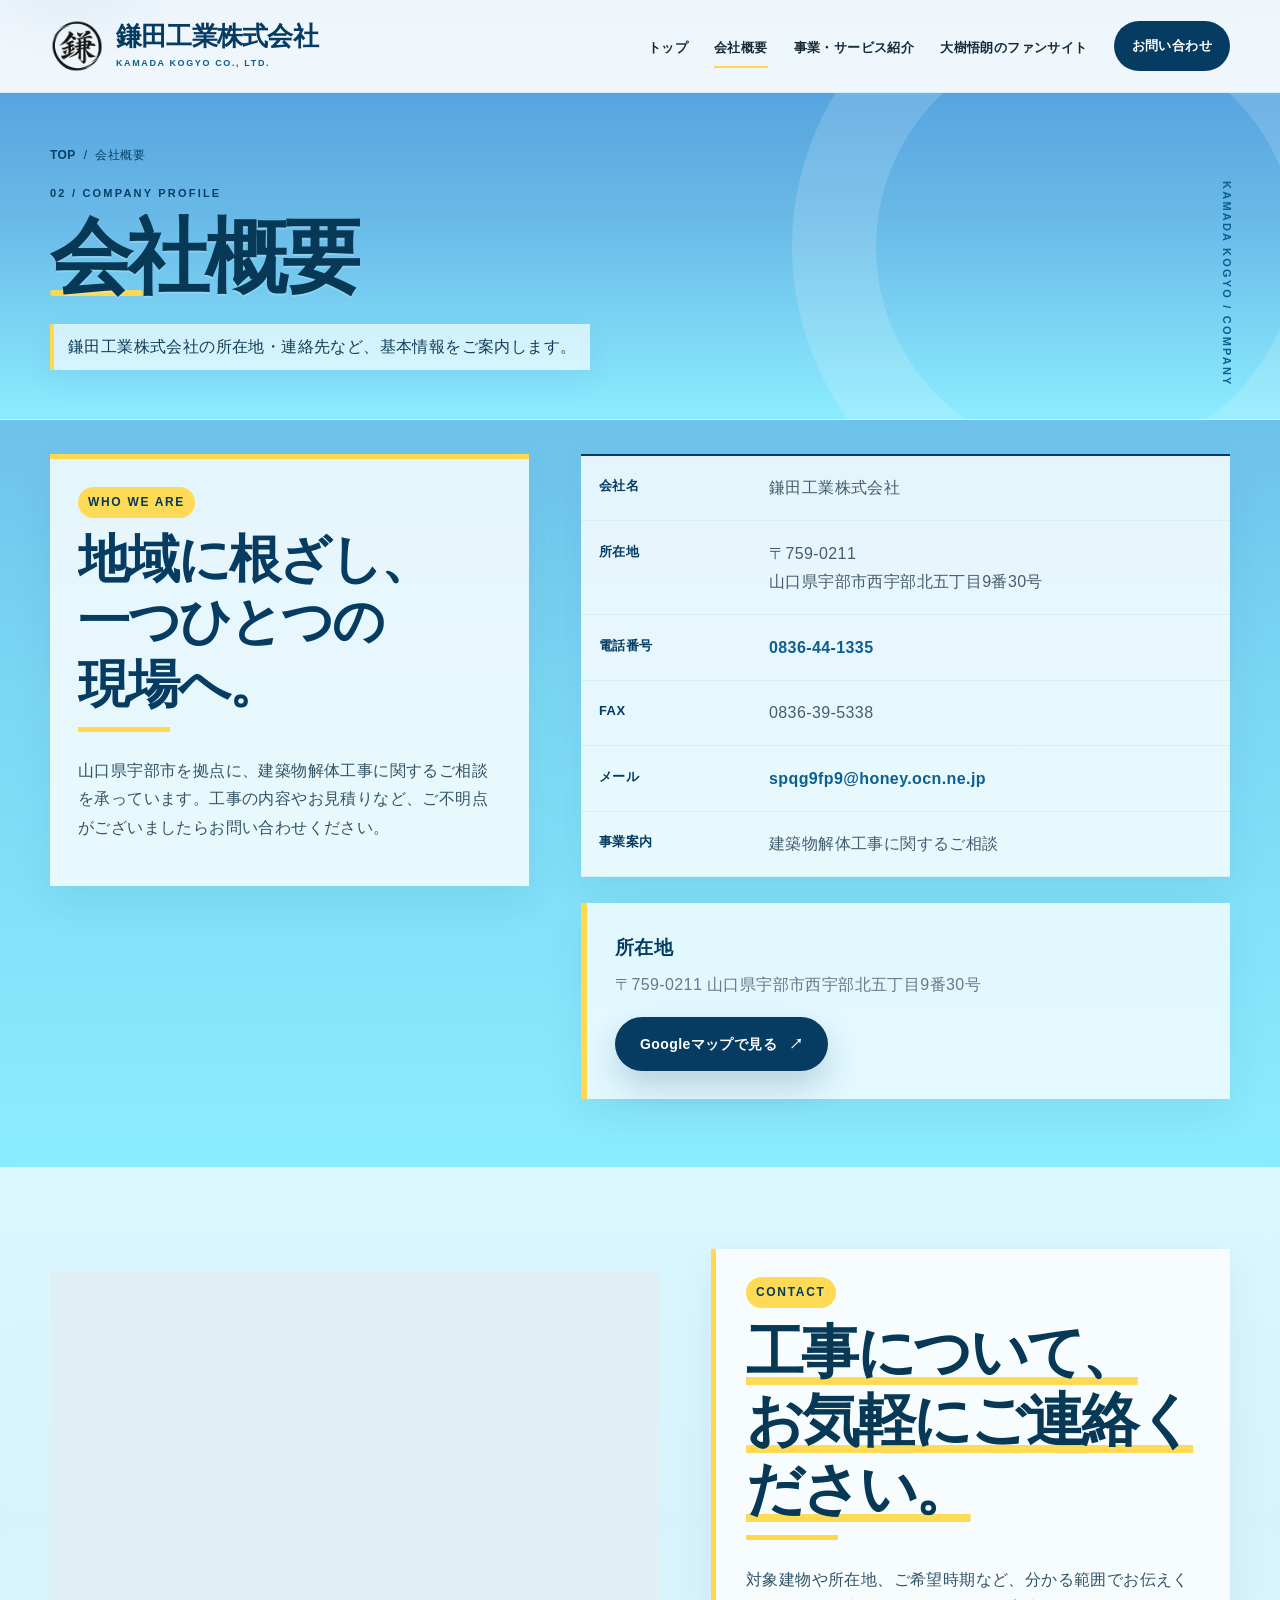
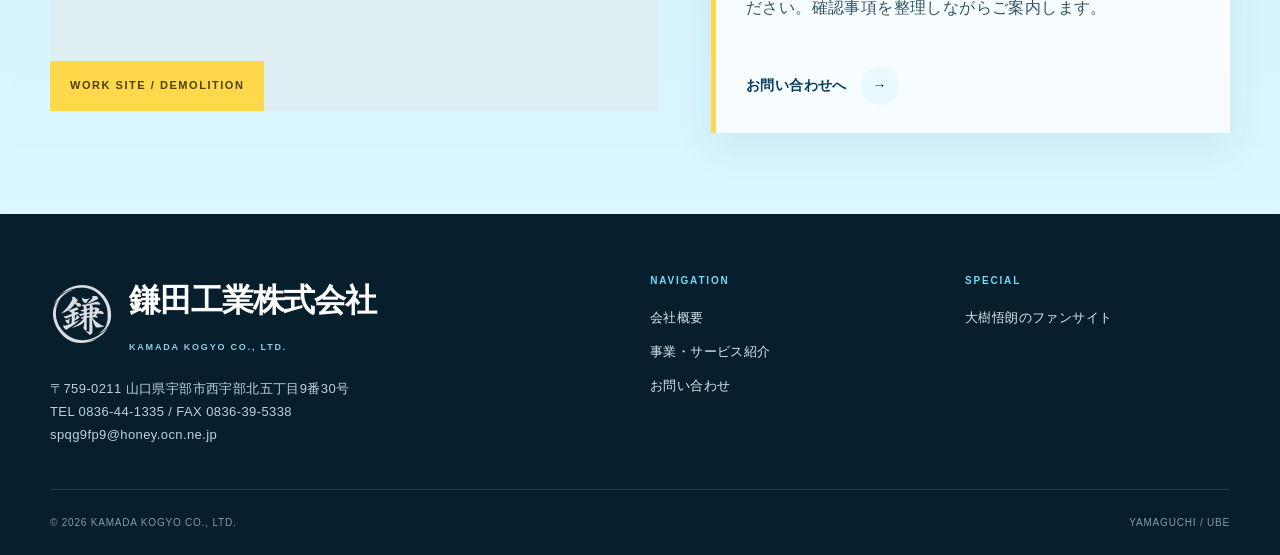
==== commit db1d0bb9: "Add files via upload" ====
--- a/company.html
+++ b/company.html
@@ -1,6 +1,6 @@
-<!doctype html><html lang="ja"><head><meta charset="utf-8"><meta name="viewport" content="width=device-width,initial-scale=1"><meta name="description" content="鎌田工業株式会社の会社概要。山口県宇部市西宇部北五丁目9番30号。"><title>会社概要｜【公式】鎌田工業株式会社</title><meta property="og:title" content="会社概要｜【公式】鎌田工業株式会社"><meta property="og:site_name" content="【公式】鎌田工業株式会社"><meta name="twitter:title" content="会社概要｜【公式】鎌田工業株式会社"><link rel="stylesheet" href="assets/css/style.css?v=20260925-motion-loader-v1"></head><body>
+<!doctype html><html lang="ja"><head><meta charset="utf-8"><meta name="viewport" content="width=device-width,initial-scale=1"><meta name="description" content="鎌田工業株式会社の会社概要。山口県宇部市西宇部北五丁目9番30号。"><title>会社概要｜【公式】鎌田工業株式会社</title><meta property="og:title" content="会社概要｜【公式】鎌田工業株式会社"><meta property="og:site_name" content="【公式】鎌田工業株式会社"><meta name="twitter:title" content="会社概要｜【公式】鎌田工業株式会社"><link rel="stylesheet" href="assets/css/style.css?v=20260925-wrap-fix-v2"></head><body>
 <div class="scroll-progress" aria-hidden="true"></div><a class="skip-link" href="#main">本文へ移動</a><header class="site-header"><div class="container header-inner"><a class="brand" href="index.html"><span class="brand-logo" aria-hidden="true"><img src="assets/img/kamada-logo.png" alt=""></span><span class="brand-copy"><span class="brand-main">鎌田工業株式会社</span><span class="brand-sub">KAMADA KOGYO CO., LTD.</span></span></a><button class="menu-btn" type="button" aria-label="メニューを開く" aria-expanded="false"><span></span></button><nav class="nav"><a href="index.html">トップ</a><a href="company.html" aria-current="page">会社概要</a><a href="services.html">事業・サービス紹介</a><a href="karaoke.html">大樹悟朗のファンサイト</a><a class="nav-contact" href="contact.html">お問い合わせ</a></nav></div></header>
 <main id="main"><section class="page-hero"><div class="container page-hero-inner"><div class="breadcrumb"><a href="index.html">TOP</a><span>/</span><span>会社概要</span></div><div class="page-kicker">02 / COMPANY PROFILE</div><h1 class="page-title">会社概要</h1><p class="page-intro">鎌田工業株式会社の所在地・連絡先など、基本情報をご案内します。</p></div><div class="page-accent">KAMADA KOGYO / COMPANY</div></section>
-<section class="section"><div class="container company-grid"><div class="company-statement reveal"><div class="section-index">WHO WE ARE</div><h2>地域に根ざし、<br>一つひとつの現場へ。</h2><p>山口県宇部市を拠点に、建築物解体工事に関するご相談を承っています。工事の内容やお見積りなど、ご不明点がございましたらお問い合わせください。</p></div><div class="reveal reveal-delay-1"><table class="data-table"><tbody><tr><th>会社名</th><td>鎌田工業株式会社</td></tr><tr><th>所在地</th><td>〒759-0211<br>山口県宇部市西宇部北五丁目9番30号</td></tr><tr><th>電話番号</th><td><a href="tel:0836441335">0836-44-1335</a></td></tr><tr><th>FAX</th><td>0836-39-5338</td></tr><tr><th>メール</th><td><a href="mailto:spqg9fp9@honey.ocn.ne.jp">spqg9fp9@honey.ocn.ne.jp</a></td></tr><tr><th>事業案内</th><td>建築物解体工事に関するご相談</td></tr></tbody></table><div class="map-box"><h3>所在地</h3><p>〒759-0211 山口県宇部市西宇部北五丁目9番30号</p><a class="btn btn-primary" target="_blank" rel="noopener" href="https://www.google.com/maps/search/?api=1&amp;query=%E5%B1%B1%E5%8F%A3%E7%9C%8C%E5%AE%87%E9%83%A8%E5%B8%82%E8%A5%BF%E5%AE%87%E9%83%A8%E5%8C%97%E4%BA%94%E4%B8%81%E7%9B%AE9%E7%95%AA30%E5%8F%B7">Googleマップで見る <span class="arrow">↗</span></a></div></div></div></section>
+<section class="section"><div class="container company-grid"><div class="company-statement reveal"><div class="section-index">WHO WE ARE</div><h2><span class="heading-line">地域に根ざし、</span><br><span class="heading-line">一つひとつの</span><br><span class="heading-line">現場へ。</span></h2><p>山口県宇部市を拠点に、建築物解体工事に関するご相談を承っています。工事の内容やお見積りなど、ご不明点がございましたらお問い合わせください。</p></div><div class="reveal reveal-delay-1"><table class="data-table"><tbody><tr><th>会社名</th><td>鎌田工業株式会社</td></tr><tr><th>所在地</th><td>〒759-0211<br>山口県宇部市西宇部北五丁目9番30号</td></tr><tr><th>電話番号</th><td><a href="tel:0836441335">0836-44-1335</a></td></tr><tr><th>FAX</th><td>0836-39-5338</td></tr><tr><th>メール</th><td><a href="mailto:spqg9fp9@honey.ocn.ne.jp">spqg9fp9@honey.ocn.ne.jp</a></td></tr><tr><th>事業案内</th><td>建築物解体工事に関するご相談</td></tr></tbody></table><div class="map-box"><h3>所在地</h3><p>〒759-0211 山口県宇部市西宇部北五丁目9番30号</p><a class="btn btn-primary" target="_blank" rel="noopener" href="https://www.google.com/maps/search/?api=1&amp;query=%E5%B1%B1%E5%8F%A3%E7%9C%8C%E5%AE%87%E9%83%A8%E5%B8%82%E8%A5%BF%E5%AE%87%E9%83%A8%E5%8C%97%E4%BA%94%E4%B8%81%E7%9B%AE9%E7%95%AA30%E5%8F%B7">Googleマップで見る <span class="arrow">↗</span></a></div></div></div></section>
 <section class="section section-soft"><div class="container photo-split"><div class="photo-panel reveal-clip"><img data-parallax=".05" src="https://images.unsplash.com/photo-1767275102773-e5abc3e43528?auto=format&amp;fit=crop&amp;w=1500&amp;q=82" alt="解体工事現場のイメージ"><span class="photo-tag">WORK SITE / DEMOLITION</span></div><div class="text-stack reveal"><div class="section-index">CONTACT</div><h2 class="section-title">工事について、<br>お気軽にご連絡ください。</h2><p>対象建物や所在地、ご希望時期など、分かる範囲でお伝えください。確認事項を整理しながらご案内します。</p><a class="link-arrow" href="contact.html">お問い合わせへ <i>→</i></a></div></div></section></main>
-<footer class="site-footer"><div class="container"><div class="footer-top"><div><div class="footer-brand footer-brand-with-logo"><img src="assets/img/kamada-logo.png" alt="鎌田工業株式会社 ロゴ"><span>鎌田工業株式会社<small>KAMADA KOGYO CO., LTD.</small></span></div><p class="footer-address">〒759-0211 山口県宇部市西宇部北五丁目9番30号<br>TEL 0836-44-1335 / FAX 0836-39-5338<br>spqg9fp9@honey.ocn.ne.jp</p></div><div><div class="footer-title">NAVIGATION</div><div class="footer-links"><a href="company.html">会社概要</a><a href="services.html">事業・サービス紹介</a><a href="contact.html">お問い合わせ</a></div></div><div><div class="footer-title">SPECIAL</div><div class="footer-links"><a href="karaoke.html">大樹悟朗のファンサイト</a></div></div></div><div class="footer-bottom"><span>© <span data-year></span> KAMADA KOGYO CO., LTD.</span><span>YAMAGUCHI / UBE</span></div></div></footer><button class="to-top" type="button" aria-label="ページ上部へ">↑</button><script src="assets/js/main.js?v=20260925-motion-loader-v1"></script></body></html>
+<footer class="site-footer"><div class="container"><div class="footer-top"><div><div class="footer-brand footer-brand-with-logo"><img src="assets/img/kamada-logo.png" alt="鎌田工業株式会社 ロゴ"><span>鎌田工業株式会社<small>KAMADA KOGYO CO., LTD.</small></span></div><p class="footer-address">〒759-0211 山口県宇部市西宇部北五丁目9番30号<br>TEL 0836-44-1335 / FAX 0836-39-5338<br>spqg9fp9@honey.ocn.ne.jp</p></div><div><div class="footer-title">NAVIGATION</div><div class="footer-links"><a href="company.html">会社概要</a><a href="services.html">事業・サービス紹介</a><a href="contact.html">お問い合わせ</a></div></div><div><div class="footer-title">SPECIAL</div><div class="footer-links"><a href="karaoke.html">大樹悟朗のファンサイト</a></div></div></div><div class="footer-bottom"><span>© <span data-year></span> KAMADA KOGYO CO., LTD.</span><span>YAMAGUCHI / UBE</span></div></div></footer><button class="to-top" type="button" aria-label="ページ上部へ">↑</button><script src="assets/js/main.js?v=20260925-wrap-fix-v2"></script></body></html>
--- a/assets/css/style.css
+++ b/assets/css/style.css
@@ -916,23 +916,26 @@
    when JavaScript is unavailable. */
 .motion-heading{
   position:relative;
-}
-.motion-heading .motion-char{
-  display:inline-block;
   opacity:0;
-  transform:translate3d(0,.85em,0) rotate(1.5deg);
-  filter:blur(5px);
+  transform:translate3d(0,.42em,0);
+  filter:blur(4px);
+  clip-path:inset(0 0 26% 0);
   transition:
-    transform .72s cubic-bezier(.16,.76,.22,1),
+    transform .74s cubic-bezier(.16,.76,.22,1),
     opacity .58s ease,
-    filter .58s ease;
-  transition-delay:var(--char-delay,0ms);
-  will-change:transform,opacity,filter;
-}
-.motion-heading.motion-visible .motion-char{
+    filter .58s ease,
+    clip-path .78s cubic-bezier(.16,.76,.22,1);
+  will-change:transform,opacity,filter,clip-path;
+  line-break:strict;
+  word-break:normal;
+  overflow-wrap:normal;
+  text-wrap:balance;
+}
+.motion-heading.motion-visible{
   opacity:1;
-  transform:translate3d(0,0,0) rotate(0);
+  transform:translate3d(0,0,0);
   filter:blur(0);
+  clip-path:inset(0 0 0 0);
 }
 
 .motion-copy,
@@ -958,6 +961,17 @@
   opacity:1;
   transform:translate3d(0,0,0);
 }
+
+
+/* Japanese heading line-break control: preserve punctuation and semantic phrases. */
+h1,h2,h3{
+  line-break:strict;
+  word-break:normal;
+  overflow-wrap:normal;
+}
+.fan-hero-copy h1 > span{display:inline-block;white-space:nowrap}
+.heading-line{display:inline-block;white-space:nowrap;max-width:100%}
+.heading-unit{display:inline-block;white-space:nowrap}
 
 /* A small yellow sweep accents major headings as they enter. */
 .motion-heading::after{
@@ -1121,14 +1135,14 @@
 }
 
 @media(max-width:640px){
-  .motion-heading .motion-char{transition-duration:.58s}
+  .motion-heading{transition-duration:.58s}
   .motion-heading::after{height:4px;margin-top:9px}
   .page-transition-mark{width:104px}
   .page-transition-name{font-size:9px;letter-spacing:.23em;text-indent:.23em}
 }
 
 @media(prefers-reduced-motion:reduce){
-  .motion-heading .motion-char,
+  .motion-heading,
   .motion-copy,
   .motion-label,
   .motion-card-text{
